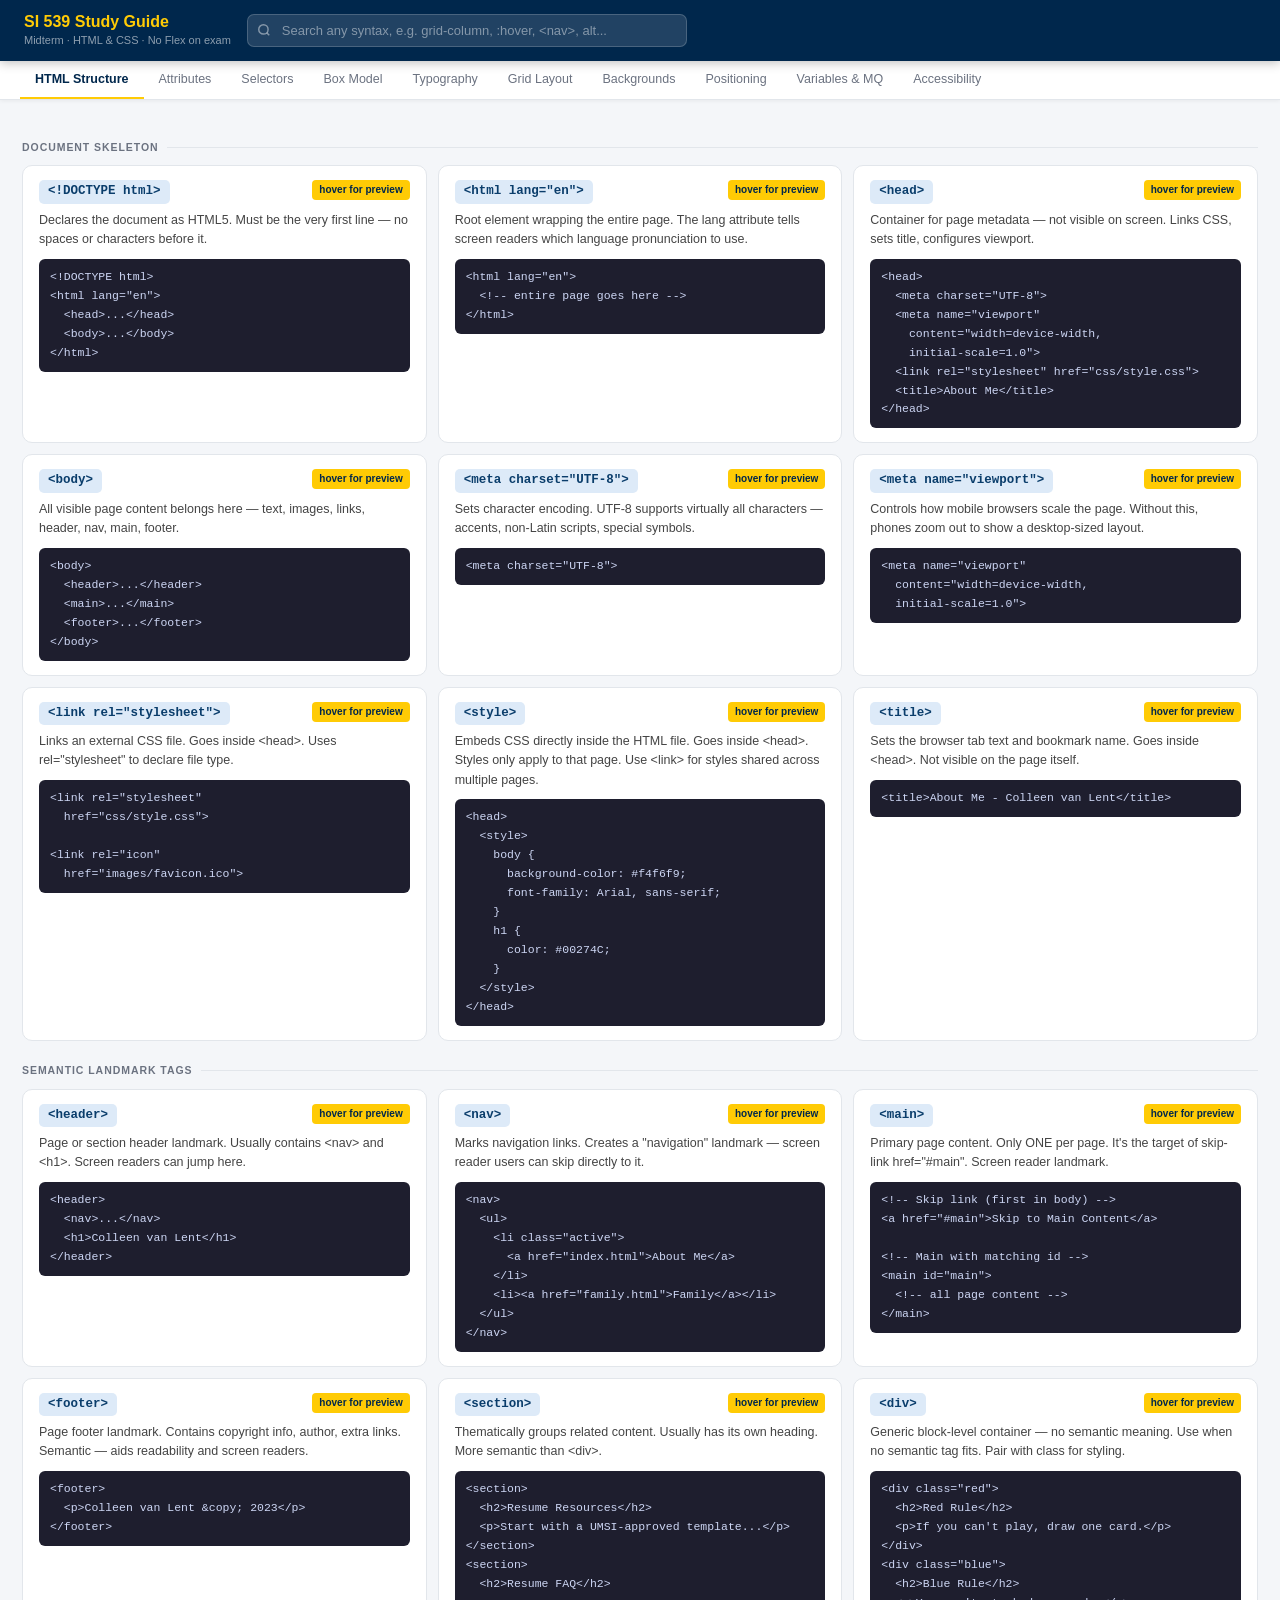
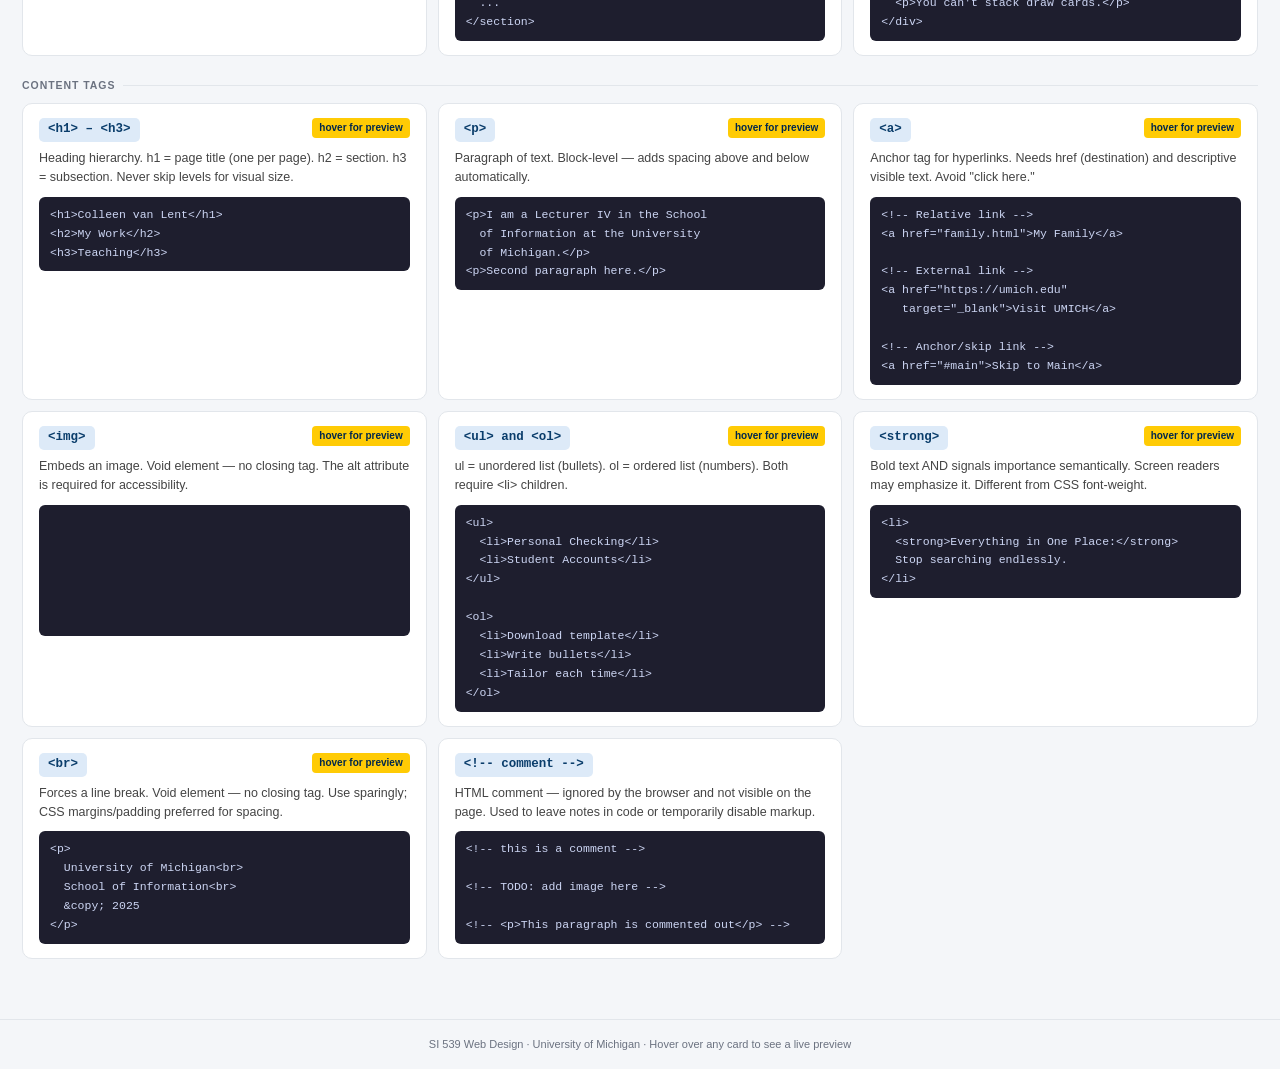
==== index.html @ 93ba34e3 "Add files via upload" ====
<!DOCTYPE html>
<html lang="en">
<head>
<meta charset="UTF-8">
<meta name="viewport" content="width=device-width, initial-scale=1.0">
<title>SI 539 Midterm Study Guide</title>
<link rel="stylesheet" href="styles.css">
</head>
<body>

<div class="topbar">
  <div class="topbar-title">
    <h1>SI 539 Study Guide</h1>
    <p>Midterm · HTML &amp; CSS · No Flex on exam</p>
  </div>
  <div class="search-wrap">
    <svg width="14" height="14" viewBox="0 0 24 24" fill="none" stroke="currentColor" stroke-width="2.5"><circle cx="11" cy="11" r="8"/><path d="m21 21-4.35-4.35"/></svg>
    <input type="text" id="search" placeholder="Search any syntax, e.g. grid-column, :hover, &lt;nav&gt;, alt..." autocomplete="off" spellcheck="false" />
  </div>
  <div class="match-pill" id="matchPill"></div>
</div>

<div class="tabs-bar" id="tabsBar"></div>
<div class="content" id="content"></div>

<div class="page-footer">
  SI 539 Web Design · University of Michigan · Hover over any card to see a live preview
</div>

<div class="preview-popup" id="previewPopup">
  <div class="preview-header" id="previewTitle">▶ preview</div>
  <iframe class="preview-frame" id="previewFrame" sandbox="allow-scripts"></iframe>
</div>

<script>
// ── BASE PREVIEW WRAPPER ─────────────────────────────────────────────────────
const W = c => `<!DOCTYPE html><html><head><meta charset="UTF-8"><base href="${location.href.replace(/\/[^\/]*$/, '/')}"><style>
*{box-sizing:border-box;margin:0;padding:0}
body{font-family:Arial,sans-serif;font-size:14px;line-height:1.6;padding:14px;background:#fff;color:#222}
h1{font-size:26px;font-weight:bold;margin-bottom:6px;color:#00274C}
h2{font-size:20px;font-weight:bold;margin-bottom:5px;color:#00274C}
h3{font-size:16px;font-weight:bold;margin-bottom:4px;color:#00274C}
p{margin-bottom:7px}
a{color:#0066cc;text-decoration:underline}
ul,ol{padding-left:20px;margin-bottom:8px}
li{margin-bottom:3px}
strong{font-weight:bold}
img{max-width:100%;display:block;margin-bottom:6px}
nav ul{list-style:none;padding:0;display:flex;gap:10px}
nav a{text-decoration:none;color:#00274C;font-weight:600;padding:4px 8px}
nav{background:#f0f0f0;padding:8px;border-radius:3px}
header{background:#00274C;color:#FFCB05;padding:10px 14px;border-radius:3px;margin-bottom:8px}
footer{background:#222;color:#fff;padding:8px 12px;border-radius:3px;margin-top:8px;font-size:12px}
main{padding:6px}
section{border:1px dashed #bbb;padding:8px;margin-bottom:5px;border-radius:3px}
.note{background:#fff8e1;border-left:3px solid #FFCB05;padding:8px;border-radius:0 4px 4px 0;font-size:13px}
.good{background:#e8f5e9;border-left:3px solid #4caf50;padding:8px;border-radius:0 4px 4px 0;font-size:13px}
.bad{background:#ffebee;border-left:3px solid #f44336;padding:8px;border-radius:0 4px 4px 0;font-size:13px}
</style></head><body>${c}</body></html>`;

// ── DATA ─────────────────────────────────────────────────────────────────────
const TABS = [
  // ── 1. HTML STRUCTURE ────────────────────────────────────────────────────
  { id:'html-struct', label:'HTML Structure', groups:[
    { title:'Document skeleton', items:[
      { label:'<!DOCTYPE html>',
        def:'Declares the document as HTML5. Must be the very first line — no spaces or characters before it.',
        code:'<!DOCTYPE html>\n<html lang="en">\n  <head>...</head>\n  <body>...</body>\n</html>',
        preview:W('<div class="good">✓ Browser renders in HTML5 standards mode</div><p style="margin-top:8px;font-size:13px;color:#555">Without DOCTYPE, browsers enter "quirks mode" — CSS behaves unpredictably.</p>')
      },
      { label:'<html lang="en">',
        def:'Root element wrapping the entire page. The lang attribute tells screen readers which language pronunciation to use.',
        code:'<html lang="en">\n  <!-- entire page goes here -->\n</html>',
        preview:W('<p><strong>lang="en"</strong> → English pronunciation</p><ul style="margin-top:8px"><li>lang="zh" → Chinese</li><li>lang="es" → Spanish</li><li>lang="fr" → French</li></ul><p style="margin-top:8px;color:#555;font-size:12px">Required for correct screen reader behavior.</p>')
      },
      { label:'<head>',
        def:'Container for page metadata — not visible on screen. Links CSS, sets title, configures viewport.',
        code:'<head>\n  <meta charset="UTF-8">\n  <meta name="viewport"\n    content="width=device-width,\n    initial-scale=1.0">\n  <link rel="stylesheet" href="css/style.css">\n  <title>About Me</title>\n</head>',
        preview:W('<p><strong>Inside &lt;head&gt; (invisible to users):</strong></p><ul style="margin-top:8px"><li>charset → text encoding</li><li>viewport → mobile scaling</li><li>link → CSS file</li><li>title → browser tab text</li></ul>')
      },
      { label:'<body>',
        def:'All visible page content belongs here — text, images, links, header, nav, main, footer.',
        code:'<body>\n  <header>...</header>\n  <main>...</main>\n  <footer>...</footer>\n</body>',
        preview:W('<header>Header (inside body)</header><main><p>Main content (inside body)</p></main><footer>Footer (inside body)</footer>')
      },
      { label:'<meta charset="UTF-8">',
        def:'Sets character encoding. UTF-8 supports virtually all characters — accents, non-Latin scripts, special symbols.',
        code:'<meta charset="UTF-8">',
        preview:W('<p>With UTF-8 encoding you can use:</p><ul style="margin-top:8px"><li>Café, résumé (accented)</li><li>© ← → ✓ ✗</li><li>中文字符</li><li>&amp;copy; = © &amp;amp; = &amp;</li></ul>')
      },
      { label:'<meta name="viewport">',
        def:'Controls how mobile browsers scale the page. Without this, phones zoom out to show a desktop-sized layout.',
        code:'<meta name="viewport"\n  content="width=device-width,\n  initial-scale=1.0">',
        preview:W('<div class="good"><strong>width=device-width</strong><br>Page width = screen width (not 980px default)</div><div class="good" style="margin-top:6px"><strong>initial-scale=1.0</strong><br>No zoom — 1:1 pixel ratio</div><p style="margin-top:8px;font-size:12px;color:#777">Required for all responsive/mobile-first designs.</p>')
      },
      { label:'<link rel="stylesheet">',
        def:'Links an external CSS file. Goes inside <head>. Uses rel="stylesheet" to declare file type.',
        code:'<link rel="stylesheet"\n  href="css/style.css">\n\n<link rel="icon"\n  href="images/favicon.ico">',
        preview:W('<p>Without linked CSS:</p><p>Plain unstyled text.</p><p style="margin-top:8px;color:#0066cc;font-size:18px;font-weight:bold">With linked CSS this could be styled any way!</p><p style="font-size:12px;color:#555;margin-top:8px">One CSS file can style every page on the site.</p>')
      },
      { label:'<style>',
        def:'Embeds CSS directly inside the HTML file. Goes inside <head>. Styles only apply to that page. Use <link> for styles shared across multiple pages.',
        code:'<head>\n  <style>\n    body {\n      background-color: #f4f6f9;\n      font-family: Arial, sans-serif;\n    }\n    h1 {\n      color: #00274C;\n    }\n  </style>\n</head>',
        preview:W('<style>#style-demo h1{color:#00274C}#style-demo p{background:#f4f6f9;padding:8px;border-radius:4px;font-family:Arial,sans-serif}</style><div id="style-demo"><h1>Styled with &lt;style&gt;</h1><p>This paragraph is styled via an embedded &lt;style&gt; block in the &lt;head&gt;.</p></div><div class="note" style="margin-top:10px"><strong>&lt;link&gt;</strong> = external CSS (shared across pages)<br><strong>&lt;style&gt;</strong> = inline CSS (this page only)</div>')
      },
      { label:'<title>',
        def:'Sets the browser tab text and bookmark name. Goes inside <head>. Not visible on the page itself.',
        code:'<title>About Me - Colleen van Lent</title>',
        preview:W('<div class="note">Browser tab shows: <strong>About Me - Colleen van Lent</strong></div><p style="margin-top:8px;font-size:13px;color:#555">Used by: browser tabs, bookmarks, search engine results, screen readers.</p>')
      }
    ]},
    { title:'Semantic landmark tags', items:[
      { label:'<header>',
        def:'Page or section header landmark. Usually contains <nav> and <h1>. Screen readers can jump here.',
        code:'<header>\n  <nav>...</nav>\n  <h1>Colleen van Lent</h1>\n</header>',
        preview:W('<header><h1 style="color:#FFCB05">Colleen van Lent</h1><nav><ul><li><a href="#" style="color:#FFCB05;text-decoration:none">Home</a></li><li><a href="#" style="color:rgba(255,255,255,0.7);text-decoration:none">Family</a></li><li><a href="#" style="color:rgba(255,255,255,0.7);text-decoration:none">Random</a></li></ul></nav></header>')
      },
      { label:'<nav>',
        def:'Marks navigation links. Creates a "navigation" landmark — screen reader users can skip directly to it.',
        code:'<nav>\n  <ul>\n    <li class="active">\n      <a href="index.html">About Me</a>\n    </li>\n    <li><a href="family.html">Family</a></li>\n  </ul>\n</nav>',
        preview:W('<nav><ul style="list-style:none;padding:0;display:flex;gap:8px;background:#00274C;padding:10px;border-radius:4px"><li style="background:#FFCB05;padding:4px 10px;border-radius:3px"><a href="#" style="color:#00274C;font-weight:bold;text-decoration:none">About Me</a></li><li><a href="#" style="color:rgba(255,255,255,0.8);text-decoration:none;padding:4px 10px">Family</a></li><li><a href="#" style="color:rgba(255,255,255,0.8);text-decoration:none;padding:4px 10px">Random</a></li></ul></nav>')
      },
      { label:'<main>',
        def:'Primary page content. Only ONE per page. It\'s the target of skip-link href="#main". Screen reader landmark.',
        code:'<!-- Skip link (first in body) -->\n<a href="#main">Skip to Main Content</a>\n\n<!-- Main with matching id -->\n<main id="main">\n  <!-- all page content -->\n</main>',
        preview:W('<a href="#main-demo" style="background:#FFCB05;color:#00274C;padding:5px 10px;text-decoration:none;font-weight:bold;border-radius:3px">Skip to Main Content</a><main id="main-demo" style="border:2px solid #00274C;padding:10px;margin-top:10px;border-radius:4px"><p>✓ This is the &lt;main&gt; landmark — skip link target</p></main>')
      },
      { label:'<footer>',
        def:'Page footer landmark. Contains copyright info, author, extra links. Semantic — aids readability and screen readers.',
        code:'<footer>\n  <p>Colleen van Lent &copy; 2023</p>\n</footer>',
        preview:W('<footer><p>Colleen van Lent © 2023</p></footer>')
      },
      { label:'<section>',
        def:'Thematically groups related content. Usually has its own heading. More semantic than <div>.',
        code:'<section>\n  <h2>Resume Resources</h2>\n  <p>Start with a UMSI-approved template...</p>\n</section>\n<section>\n  <h2>Resume FAQ</h2>\n  ...\n</section>',
        preview:W('<section><h2>Resume Resources</h2><p>Start with a UMSI-approved template.</p></section><section style="margin-top:6px"><h2>Resume FAQ</h2><p>How long should my resume be? One page for most students.</p></section>')
      },
      { label:'<div>',
        def:'Generic block-level container — no semantic meaning. Use when no semantic tag fits. Pair with class for styling.',
        code:'<div class="red">\n  <h2>Red Rule</h2>\n  <p>If you can\'t play, draw one card.</p>\n</div>\n<div class="blue">\n  <h2>Blue Rule</h2>\n  <p>You can\'t stack draw cards.</p>\n</div>',
        preview:W('<div style="background:#FF0000;color:white;padding:12px;margin-bottom:6px;border-radius:4px"><h2 style="color:#c4c4c4">Red Rule</h2><p style="color:#c4c4c4">Draw one card if you can\'t play.</p></div><div style="background:#0000FF;color:white;padding:12px;border-radius:4px"><h2 style="color:#c4c4c4">Blue Rule</h2><p style="color:#c4c4c4">You can\'t stack draw cards.</p></div>')
      }
    ]},
    { title:'Content tags', items:[
      { label:'<h1> – <h3>',
        def:'Heading hierarchy. h1 = page title (one per page). h2 = section. h3 = subsection. Never skip levels for visual size.',
        code:'<h1>Colleen van Lent</h1>\n<h2>My Work</h2>\n<h3>Teaching</h3>',
        preview:W('<h1>h1 — Page Title (one per page)</h1><h2>h2 — Section Heading</h2><h3>h3 — Subsection</h3><p style="color:#555;font-size:12px;margin-top:8px">Never skip levels (h1 → h3) just for visual size. Use CSS for sizing.</p>')
      },
      { label:'<p>',
        def:'Paragraph of text. Block-level — adds spacing above and below automatically.',
        code:'<p>I am a Lecturer IV in the School\n  of Information at the University\n  of Michigan.</p>\n<p>Second paragraph here.</p>',
        preview:W('<p>I am a Lecturer IV in the School of Information at the University of Michigan. I focus on web design courses.</p><p>I received my BS from Kent State University Honors College in Computer Science.</p>')
      },
      { label:'<a>',
        def:'Anchor tag for hyperlinks. Needs href (destination) and descriptive visible text. Avoid "click here."',
        code:'<!-- Relative link -->\n<a href="family.html">My Family</a>\n\n<!-- External link -->\n<a href="https://umich.edu"\n   target="_blank">Visit UMICH</a>\n\n<!-- Anchor/skip link -->\n<a href="#main">Skip to Main</a>',
        preview:W('<p><a href="#">My Family (relative)</a></p><p style="margin-top:8px"><a href="https://umich.edu" target="_blank">Visit UMICH ↗ (external, new tab)</a></p><p style="margin-top:8px"><a href="#main">Skip to Main Content (anchor)</a></p>')
      },
      { label:'<img>',
        def:'Embeds an image. Void element — no closing tag. The alt attribute is required for accessibility.',
        code:'<img src="images/rushmore.jpg"\n     width="250"\n     alt="The Rushmore Mountain with 4 president face carvesd in the rock">\n\n<!-- Decorative image with empty alt -->\n<img src="images/divider.png" alt="">',
        preview:W('<img src="images/rushmore.jpg" alt="The Rushmore Mountain with 4 president face carvesd in the rock" style="border:3px dashed #ccc;border-radius:4px"><p style="font-size:12px;color:#555;margin-top:5px">alt describes the image for screen readers and shows if image fails.</p>')
      },
      { label:'<ul> and <ol>',
        def:'ul = unordered list (bullets). ol = ordered list (numbers). Both require <li> children.',
        code:'<ul>\n  <li>Personal Checking</li>\n  <li>Student Accounts</li>\n</ul>\n\n<ol>\n  <li>Download template</li>\n  <li>Write bullets</li>\n  <li>Tailor each time</li>\n</ol>',
        preview:W('<div style="display:grid;grid-template-columns:1fr 1fr;gap:12px"><div><strong>ul (bullets):</strong><ul><li>Personal Checking</li><li>Student Accounts</li><li>Business Solutions</li></ul></div><div><strong>ol (numbers):</strong><ol><li>Download template</li><li>Write bullets</li><li>Tailor each time</li></ol></div></div>')
      },
      { label:'<strong>',
        def:'Bold text AND signals importance semantically. Screen readers may emphasize it. Different from CSS font-weight.',
        code:'<li>\n  <strong>Everything in One Place:</strong>\n  Stop searching endlessly.\n</li>',
        preview:W('<ul><li><strong>Everything in One Place:</strong> Stop searching endlessly — find resources fast.</li><li><strong>Student-Focused:</strong> Browse by topic or question.</li><li>Regular text (no strong) for comparison.</li></ul>')
      },
      { label:'<br>',
        def:'Forces a line break. Void element — no closing tag. Use sparingly; CSS margins/padding preferred for spacing.',
        code:'<p>\n  University of Michigan<br>\n  School of Information<br>\n  &copy; 2025\n</p>',
        preview:W('<p>University of Michigan<br>School of Information<br>© 2025</p><p style="margin-top:10px;color:#555;font-size:12px">vs. without br:<br>"University of Michigan School of Information © 2025"</p>')
      },
      { label:'<!-- comment -->',
        def:'HTML comment — ignored by the browser and not visible on the page. Used to leave notes in code or temporarily disable markup.',
        code:'<!-- this is a comment -->\n\n<!-- TODO: add image here -->\n\n<!-- <p>This paragraph is commented out</p> -->'
      }
    ]}
  ]},

  // ── 2. ATTRIBUTES ─────────────────────────────────────────────────────────
  { id:'attributes', label:'Attributes', groups:[
    { title:'Link (href) attributes', items:[
      { label:'href="page.html"',
        def:'Relative link — navigates within the same site. Path relative to the current file.',
        code:'<a href="index.html">About Me</a>\n<a href="family.html">My Family</a>\n<a href="random.html">Random</a>',
        preview:W('<nav><ul style="list-style:none;padding:0"><li><a href="#">index.html → About Me</a></li><li><a href="#">family.html → My Family</a></li><li><a href="#">random.html → Random Stuff</a></li></ul></nav>')
      },
      { label:'href="https://..."',
        def:'Absolute link — full URL including protocol (https://). Required for external sites.',
        code:'<a href="https://www.si.umich.edu">UMSI</a>\n<a href="https://www.kent.edu">Kent State</a>',
        preview:W('<p><a href="https://www.si.umich.edu">https://www.si.umich.edu</a></p><p style="margin-top:8px"><a href="https://www.kent.edu">https://www.kent.edu</a></p><div class="note" style="margin-top:10px">Always include https:// for external links.</div>')
      },
      { label:'href="#id"',
        def:'Anchor link — jumps to element with matching id on the same page. Core of skip links and in-page nav.',
        code:'<!-- The link -->\n<a href="#main">Skip to Main</a>\n<a href="#accounts">Accounts</a>\n\n<!-- The targets -->\n<main id="main">...\n<div id="accounts">...',
        preview:W('<a href="#s2">Jump to Section 2 ↓</a><div style="height:50px;color:#999;font-size:12px;padding-top:6px">(content in between)</div><div id="s2" style="border:2px solid #00274C;padding:10px;border-radius:4px">✓ id="s2" — anchor target</div>')
      },
      { label:'target="_blank"',
        def:'Opens link in a new browser tab. Best practice: only use for external links.',
        code:'<a href="https://docs.google.com/..."\n   target="_blank">\n  UMSI Resume Guide\n</a>',
        preview:W('<a href="#" target="_blank">UMSI Resume Guide ↗ (new tab)</a><div class="note" style="margin-top:10px">All external resource links on your UMSI site use target="_blank" so users don\'t navigate away.</div>')
      }
    ]},
    { title:'Image attributes', items:[
      { label:'alt="description"',
        def:'Required on every <img>. Describes image for screen readers. Shows when image fails to load. Empty alt="" is OK for purely decorative images.',
        code:'<!-- Informative -->\n<img src="rushmore.jpg"\n  alt="Four presidents carved\n  into Mount Rushmore">\n\n<!-- Decorative (skip reading) -->\n<img src="divider.png" alt="">',
        preview:W('<img src="images/broken.jpg" alt="Four presidents carved into Mount Rushmore" style="border:2px dashed #ccc;padding:4px;border-radius:4px"><p style="font-size:12px;color:#555;margin-top:4px">↑ Image fails → alt text shown in its place</p><div class="note" style="margin-top:8px"><strong>Good:</strong> describes who/what/where<br><strong>Bad:</strong> "image.jpg" or "photo here"</div>')
      },
      { label:'src="images/..."',
        def:'Path to the image file. Can be relative (same site) or absolute (external URL). Path is relative to the HTML file.',
        code:'<!-- Same folder -->\n<img src="images/photo.jpg">\n\n<!-- Go up one level -->\n<img src="../images/photo.jpg">\n\n<!-- Absolute URL -->\n<img src="https://example.com/img.png">',
        preview:W('<div class="note"><strong>Path rules:</strong><br>./  = same folder<br>../  = one folder up<br>images/  = into images subfolder<br><br>CSS paths are relative to the .css file, not the HTML!</div>')
      }
    ]},
    { title:'Global attributes', items:[
      { label:'class="name"',
        def:'Assigns CSS class(es) to element. Classes are reusable — multiple elements can share the same class. Multiple classes separated by spaces.',
        code:'<!-- Single class -->\n<li class="active"><a href="#">Home</a></li>\n\n<!-- Multiple classes -->\n<div class="text-block accounts">\n\n<!-- Used in CSS -->\n.active { background: var(--um-maize); }',
        preview:W('<style>.active-demo a{background:#FFCB05;color:#00274C;padding:4px 10px;border-radius:3px;font-weight:bold;text-decoration:none}</style><ul style="list-style:none;padding:0;display:flex;gap:8px;background:#00274C;padding:10px;border-radius:4px"><li class="active-demo"><a href="#">Home</a></li><li><a href="#" style="color:white;text-decoration:none;padding:4px 10px">Family</a></li><li><a href="#" style="color:white;text-decoration:none;padding:4px 10px">Random</a></li></ul><p style="font-size:12px;color:#555;margin-top:8px">class="active" highlights the current page in nav.</p>')
      },
      { label:'id="name"',
        def:'Unique identifier — only ONE element per page can have a given id. Used for skip links, anchor nav, and JavaScript.',
        code:'<!-- Target element -->\n<main id="main">\n<div id="accounts">\n<section id="loans">\n\n<!-- Linking to it -->\n<a href="#accounts">Accounts</a>',
        preview:W('<div class="note"><strong>class</strong> — reusable, many elements can share it<br><strong>id</strong> — unique, only ONE per page<br><br>Both used for CSS targeting, but id has higher specificity (100pts vs 10pts).</div><a href="#demo" style="margin-top:8px;display:block">Jump to #demo ↓</a><div id="demo" style="margin-top:40px;border:2px solid #00274C;padding:8px;border-radius:4px">id="demo" target</div>')
      }
    ]},
    { title:'HTML entities', items:[
      { label:'&copy; &amp; &lt; &gt;',
        def:'Special characters that need encoding in HTML. &copy; = ©, &amp; = &, &lt; = <, &gt; = >, &nbsp; = non-breaking space.',
        code:'<footer>\n  <p>Colleen van Lent &copy; 2023</p>\n</footer>\n\n<!-- Show literal angle brackets -->\n<p>Use &lt;p&gt; for paragraphs</p>',
        preview:W('<footer><p>Colleen van Lent © 2023</p></footer><p style="margin-top:10px">Use &lt;p&gt; for paragraphs</p><div class="note" style="margin-top:8px">Without encoding, &lt;p&gt; would be parsed as an actual HTML tag!</div>')
      }
    ]}
  ]},

  // ── 3. CSS SELECTORS ──────────────────────────────────────────────────────
  { id:'css-sel', label:'Selectors', groups:[
    { title:'Basic selectors', items:[
      { label:'element { }',
        def:'Type selector — targets ALL instances of that HTML tag. Lowest specificity (1 point).',
        code:'h1 {\n  font-size: 42px;\n  text-align: center;\n}\n\np {\n  font-size: 24px;\n  padding: 10px 0 0 10px;\n}',
        preview:W('<h1>This h1 is 42px and centered</h1><p>This p has 24px font and padding.</p><p>This one too — element selectors target ALL instances.</p>')
      },
      { label:'.class { }',
        def:'Class selector — targets all elements with that class name. Reusable. 10 specificity points.',
        code:'.active {\n  background-color: var(--um-maize);\n  color: var(--um-blue);\n}\n\n.red {\n  background-color: #FF0000;\n  text-align: right;\n  margin-left: 50px;\n}',
        preview:W('<style>.act{background:#FFCB05;color:#00274C;padding:4px 10px;border-radius:3px;font-weight:bold}.red-d{background:#FF0000;color:white;padding:12px;text-align:right;margin-left:40px;border-radius:3px;margin-top:8px}</style><span class="act">.active class</span><div class="red-d"><p style="color:white">.red class div</p></div>')
      },
      { label:'#id { }',
        def:'ID selector — targets the one element with that exact id. High specificity (100 points). Use sparingly.',
        code:'#main {\n  max-width: 1200px;\n  margin: 0 auto;\n  padding: 20px;\n}',
        preview:W('<style>#dmain{max-width:400px;margin:0 auto;padding:14px;border:2px solid #00274C;border-radius:4px;background:#f9f9f9}</style><div id="dmain"><p>id="main" — max-width 400px, centered with margin: 0 auto.</p></div>')
      },
      { label:'* { }',
        def:'Universal selector — matches every element on the page. Used for box-sizing resets and global focus styles.',
        code:'* {\n  box-sizing: border-box;\n}\n\n*:focus {\n  border: 5px dashed green;\n}',
        preview:W('<style>*:focus{border:4px dashed green;outline:none}</style><p>Tab to interact with these elements to see *:focus:</p><input type="text" placeholder="Click/tab to focus" style="padding:6px;margin-top:8px;width:100%"><br><a href="#" style="display:inline-block;margin-top:8px">Or tab to this link</a>')
      }
    ]},
    { title:'Combinators', items:[
      { label:'ancestor descendant { }',
        def:'Descendant selector — targets elements nested ANYWHERE inside the ancestor, not just direct children.',
        code:'nav a {\n  color: white;\n  text-decoration: none;\n}\n\n.blue h2, .blue p {\n  color: #c4c4c4;\n}\n\nfooter p {\n  font-size: 20px;\n  text-align: right;\n}',
        preview:W('<style>nav a.ds{color:#FFCB05;text-decoration:none;font-weight:bold}.blue-ds h2,.blue-ds p{color:#c4c4c4}</style><nav style="background:#00274C;padding:8px;border-radius:3px"><ul style="list-style:none;padding:0;display:flex;gap:12px"><li><a href="#" class="ds">Home</a></li><li><a href="#" class="ds">About</a></li></ul></nav><div class="blue-ds" style="background:#0000FF;padding:12px;border-radius:3px;margin-top:6px"><h2>Blue heading</h2><p>Blue paragraph</p></div>')
      },
      { label:'parent > child { }',
        def:'Direct child combinator — only targets immediate children, not deeper descendants.',
        code:'.container > div:first-child {\n  background-image: url(header.jpg);\n  grid-column: 1 / -1;\n}',
        preview:W('<div class="note"><strong>.container &gt; div:first-child</strong><br><br>The &gt; means ONLY the direct first-child div gets the header image. Any deeper nested divs are unaffected.<br><br>Contrast with: .container div (all descendant divs)</div>')
      }
    ]},
    { title:'Grouped selectors', items:[
      { label:'selector, selector { }',
        def:'Comma groups — apply the same rules to multiple selectors. Keeps CSS DRY (Don\'t Repeat Yourself).',
        code:'.accounts,\n.security,\n.contact {\n  grid-column: 4 / 7;\n}\n\nnav a:hover,\nnav a:focus {\n  border: 2px dotted purple;\n}',
        preview:W('<style>.g-a,.g-b,.g-c{background:#e8f0fb;border-left:3px solid #00274C;padding:8px;border-radius:0 4px 4px 0;margin-bottom:4px;font-size:13px}</style><div class="g-a">.accounts — grid-column: 4/7</div><div class="g-b">.security — grid-column: 4/7</div><div class="g-c">.contact — grid-column: 4/7</div><p style="font-size:12px;color:#555;margin-top:6px">All three share the same rule via comma grouping.</p>')
      }
    ]},
    { title:'Pseudo-class selectors', items:[
      { label:':hover',
        def:'Applies styles when the user mouses over the element. Used for interactive feedback on links and nav.',
        code:'nav a:hover {\n  background-color: rgba(255,255,255,0.2);\n  transform: translateY(-2px);\n}\n\na:hover {\n  color: var(--um-arboretum-blue);\n}',
        preview:W('<style>a.hv:hover{color:#00B2A9;background:#f0f0f0;padding:2px 6px;border-radius:3px}a.hv2:hover{background:rgba(255,255,255,0.25);transform:translateY(-2px);display:inline-block;transition:all 0.2s}</style><p>Hover this: <a class="hv" href="#">Visit UMSI</a></p><nav style="background:#00274C;padding:10px;margin-top:8px;border-radius:3px"><a class="hv2" href="#" style="color:white;text-decoration:none;padding:6px 10px;display:inline-block">Hover nav link</a></nav>')
      },
      { label:':focus',
        def:'Applies when element is keyboard-focused (Tab key). Essential for keyboard accessibility. Always provide visible focus style.',
        code:'a:focus {\n  outline: 3px solid var(--um-maize);\n  outline-offset: 2px;\n}\n\nnav a:focus {\n  border: 2px dotted purple;\n}',
        preview:W('<style>a.fc:focus{outline:3px solid #FFCB05;outline-offset:2px;border-radius:2px}input.fc:focus{outline:3px solid #00274C;border-radius:3px}</style><p style="margin-bottom:8px">Tab through these elements:</p><a class="fc" href="#">Link 1</a> &nbsp; <a class="fc" href="#">Link 2</a><br><input class="fc" type="text" placeholder="Input field" style="margin-top:8px;padding:6px;width:100%;border:1px solid #ccc;border-radius:3px">')
      },
      { label:':focus-visible',
        def:'Modern approach — shows focus ring for keyboard nav but hides it for mouse clicks. More refined than :focus alone.',
        code:'*:focus-visible {\n  outline: 3px solid var(--um-maize);\n  outline-offset: 2px;\n}',
        preview:W('<style>*:focus-visible{outline:3px solid #FFCB05;outline-offset:2px;border-radius:2px}</style><p style="font-size:13px">:focus-visible behavior:<br>✓ Shows outline when <strong>tabbing</strong> (keyboard)<br>✗ Hides outline when <strong>clicking</strong> with mouse</p><a href="#">Tab to me to see the maize outline</a>')
      },
      { label:':first-child',
        def:'Targets an element only when it is the first child of its parent element.',
        code:'.container div:first-child {\n  background-image: url(header.jpg);\n  grid-column: 1 / -1;\n}\n\nmain ol li:last-child {\n  margin-bottom: 0;\n}',
        preview:W('<style>.fc-p div:first-child{background:#FFCB05;color:#00274C;font-weight:bold;border-left:4px solid #00274C}.fc-p div{padding:8px;border:1px solid #e0e0e0;margin-bottom:4px;border-radius:3px}</style><div class="fc-p"><div>First child ← :first-child rule applies here</div><div>Second child — no special rule</div><div>Third child — no special rule</div></div>')
      }
    ]},
    { title:'Specificity', items:[
      { label:'Specificity (0,0,0,0)',
        def:'When conflicting rules apply, the more specific selector wins: inline > #id > .class/:pseudo > element > *',
        code:'/* 0,0,0,1 — element *\np { color: gray; }\n\n/* 0,0,1,0 — class */\n.active { color: blue; }\n\n/* 0,1,0,0 — id */\n#main { color: green; }\n\n/* 1,0,0,0 — inline */\n<p style="color: red">',
        preview:W('<style>p.sp-p{color:gray}p.sp-p.active{color:blue}#sp-id p.sp-p.active{color:green}</style><div id="sp-id"><p class="sp-p active">Green wins — #id (0,1,0,0) beats .class (0,0,1,0) beats element (0,0,0,1)</p></div><p style="font-size:12px;color:#555;margin-top:8px">Shorthand: 0,0,0 for *; element=1; class=10; id=100; inline=1000</p>')
      }
    ]}
  ]},

  // ── 4. BOX MODEL ──────────────────────────────────────────────────────────
  { id:'css-box', label:'Box Model', groups:[
    { title:'Margin (outer spacing)', items:[
      { label:'margin shorthand',
        def:'4 values = Top Right Bottom Left (clockwise). 2 values = Top/Bottom Left/Right. 1 value = all sides.',
        code:'/* All sides */\nbody { margin: 20px; }\n\n/* T R B L clockwise */\nbody { margin: 20px 20px 0px 20px; }\n\n/* Center horizontally */\nmain { margin: 0 auto; }',
        preview:W('<div style="background:#FFCB05;margin:20px;padding:10px;border:2px solid #00274C;border-radius:3px;font-size:13px">margin: 20px (all sides)</div><div style="background:#00274C;color:white;width:60%;margin:0 auto;padding:8px;text-align:center;border-radius:3px;font-size:13px">margin: 0 auto (centered)</div>')
      },
      { label:'margin-left / margin-right',
        def:'Individual side margins. Used in UNO card HW to offset .red and .blue divs from different sides.',
        code:'.red {\n  margin-left: 50px;  /* indent from left */\n}\n\n.blue {\n  margin-right: 50px; /* indent from right */\n}',
        preview:W('<div style="background:#FF0000;color:white;margin-left:50px;padding:10px;margin-bottom:6px;border-radius:3px">.red — margin-left: 50px</div><div style="background:#0000FF;color:white;margin-right:50px;padding:10px;border-radius:3px">.blue — margin-right: 50px</div>')
      }
    ]},
    { title:'Padding (inner spacing)', items:[
      { label:'padding shorthand',
        def:'Space between content and border. Same 1/2/4 value syntax as margin. Does NOT collapse like margins.',
        code:'/* T R B L */\np { padding: 10px 0px 0px 10px; }\n\n/* All sides */\ndiv { padding: 20px; }\n\n.text-block { padding: 30px; }\n\nfooter p {\n  padding: 15px 15px 15px 0px;\n}',
        preview:W('<div style="background:#e8f0fb;border:2px solid #00274C;padding:20px;margin-bottom:6px;border-radius:3px">padding: 20px all sides</div><div style="background:#e8f0fb;border:2px solid #00274C;padding:10px 0 0 10px;border-radius:3px">padding: 10px 0 0 10px (top and left only)</div>')
      }
    ]},
    { title:'Border', items:[
      { label:'border shorthand',
        def:'Sets width, style, and color in one declaration. Styles: solid, dashed, dotted, double, none.',
        code:'/* width style color */\ndiv { border: 3px solid #FFFFFF; }\nimg { border: 10px dashed #FFFFFF; }\n.red { border: none; }\nnav a:hover {\n  border: 2px dotted purple;\n}',
        preview:W('<div style="border:3px solid #00274C;padding:8px;margin-bottom:6px;border-radius:3px">3px solid</div><div style="border:4px dashed #FF0000;padding:8px;margin-bottom:6px;border-radius:3px">4px dashed</div><div style="border:4px dotted purple;padding:8px;border-radius:3px">4px dotted</div>')
      },
      { label:'border-[side]',
        def:'Target individual sides only. border-top, border-right, border-bottom, border-left.',
        code:'.red {\n  border: none;\n  border-bottom: 2px solid #FFFFFF;\n  border-left: 5px solid #FFFFFF;\n}\n\n.blue {\n  border: none;\n  border-top: 2px solid #FFFFFF;\n  border-right: 5px solid #FFFFFF;\n}',
        preview:W('<div style="background:#FF0000;color:white;padding:12px;border:none;border-bottom:2px solid white;border-left:5px solid white;margin-bottom:8px;border-radius:0">.red — border-bottom + border-left</div><div style="background:#0000FF;color:white;padding:12px;border:none;border-top:2px solid white;border-right:5px solid white;border-radius:0">.blue — border-top + border-right</div>')
      },
      { label:'border-radius',
        def:'Rounds element corners. Larger value = more rounded. 9999px creates a pill/circle.',
        code:'.introduction {\n  border-radius: 15px;\n}\n\n.resume-card {\n  border-radius: 8px;\n}\n\n/* Pill */\n.badge { border-radius: 9999px; }',
        preview:W('<div style="background:#FFCB05;color:#00274C;padding:12px;border-radius:15px;margin-bottom:8px;font-weight:bold">border-radius: 15px (.introduction)</div><div style="background:#00274C;color:white;padding:12px;border-radius:8px;margin-bottom:8px">border-radius: 8px (cards)</div><span style="background:#e8f0fb;color:#00274C;padding:6px 16px;border-radius:9999px;font-size:13px;font-weight:600">Pill: border-radius: 9999px</span>')
      }
    ]},
    { title:'Sizing & overflow', items:[
      { label:'width / max-width / min-height',
        def:'width = fixed size. max-width = ceiling (shrinks on small screens). min-height = floor (can still grow).',
        code:'/* Fixed */\nimg { width: 250px; }\n\n/* Responsive cap */\nimg { max-width: 100%; height: auto; }\nmain { max-width: 1200px; margin: 0 auto; }\n\n/* Can grow but not shrink below */\ndiv { min-height: 125px; }',
        preview:W('<img src="images/rushmore.jpg" style="max-width:100%;border:2px solid #ccc;border-radius:3px"><p style="font-size:12px;color:#555;margin-top:4px">max-width: 100% — shrinks to fit, never overflows</p><div style="background:#e8f0fb;max-width:280px;margin:8px auto 0;padding:8px;text-align:center;border-radius:3px;font-size:13px">max-width:280px + margin:0 auto</div>')
      },
      { label:'overflow: hidden / auto',
        def:'hidden = clips content exceeding box. auto = adds scrollbar only when content overflows.',
        code:'.accounts-image {\n  max-height: 675px;\n  overflow: hidden; /* clips image */\n}\n\n.text-block {\n  max-height: 235px;\n  overflow: auto;  /* scrollbar if needed */\n}',
        preview:W('<div style="max-height:70px;overflow:hidden;border:2px solid #f44336;padding:8px;border-radius:4px;background:#ffebee;margin-bottom:6px"><p>overflow: hidden — clips below 70px.</p><p>This text is cut off!</p><p>And this too!</p></div><div style="max-height:70px;overflow:auto;border:2px solid #4caf50;padding:8px;border-radius:4px;background:#e8f5e9"><p>overflow: auto — scroll appears.</p><p>Scroll down to see more.</p><p>More text here!</p></div>')
      },
      { label:'overflow',
        def:'Controls what happens when content is too large for its box. Values: visible (default, spills out), hidden (clips), scroll (always shows scrollbar), auto (scrollbar only when needed).',
        code:'/* Default — content spills outside box */\n.box { overflow: visible; }\n\n/* Clip — content beyond box is invisible */\n.box { overflow: hidden; }\n\n/* Always show scrollbar */\n.box { overflow: scroll; }\n\n/* Scrollbar only when content overflows */\n.box { overflow: auto; }\n\n/* Control axes independently */\n.box { overflow-x: hidden; overflow-y: auto; }',
        preview:W('<style>.ob{width:120px;height:60px;border:2px solid #00274C;padding:6px;font-size:11px;border-radius:4px;margin-bottom:6px;float:left;margin-right:8px}.ob p{margin:0;white-space:nowrap}</style><div class="ob" style="overflow:visible;background:#fff8e1"><strong>visible</strong><p>Content spills out of this box freely</p></div><div class="ob" style="overflow:hidden;background:#ffebee"><strong>hidden</strong><p>Content is clipped at the box edge</p></div><div style="clear:both;height:4px"></div><div class="ob" style="overflow:scroll;background:#e8f5e9"><strong>scroll</strong><p>Always has a scrollbar even if not needed</p></div><div class="ob" style="overflow:auto;background:#e8edf4"><strong>auto</strong><p>Scrollbar only appears when content overflows</p></div><div style="clear:both"></div>')
      },
      { label:'display: block',
        def:'Block element takes full available width. Used on img with margin: auto to center it on the page.',
        code:'img {\n  display: block;\n  margin: auto; /* centers it */\n  width: 250px;\n  border: 10px dashed #FFFFFF;\n}',
        preview:W('<img src="images/rushmore.jpg" style="display:block;margin:auto;border:3px dashed #aaa;border-radius:3px;width:150px"><p style="text-align:center;font-size:12px;color:#555;margin-top:5px">display:block + margin:auto = centered</p>')
      },
      { label:'box-shadow',
        def:'Adds shadow behind an element. Format: x-offset y-offset blur-radius color.',
        code:'main img {\n  box-shadow: 0 2px 8px\n    rgba(0, 0, 0, 0.1);\n}\n\n/* Focus ring */\ninput:focus {\n  box-shadow: 0 0 0 3px var(--um-maize);\n}',
        preview:W('<img src="images/rushmore.jpg" style="display:block;margin:auto;width:200px;box-shadow:0 4px 16px rgba(0,0,0,0.2);border-radius:6px"><p style="text-align:center;font-size:12px;color:#555;margin-top:6px">0 4px 16px rgba(0,0,0,0.2)</p>')
      }
    ]}
  ]},

  // ── 5. TYPOGRAPHY ─────────────────────────────────────────────────────────
  { id:'css-type', label:'Typography', groups:[
    { title:'Font properties', items:[
      { label:'font-family',
        def:'Sets the font. Provide a stack of fallbacks. Always end with a generic family (serif, sans-serif, monospace).',
        code:'/* HW1 */\nbody {\n  font-family: Arial, Verdana;\n}\n\n/* UMSI site */\nbody {\n  font-family: \'Open Sans\',\n    \'Helvetica Neue\',\n    Arial, sans-serif;\n}',
        preview:W('<p style="font-family:Arial,Verdana">Arial, Verdana — clean sans-serif</p><p style="font-family:Georgia,serif;margin-top:8px">Georgia, serif — classic editorial look</p><p style="font-family:\'Courier New\',monospace;margin-top:8px">Courier New, monospace — code-like</p>')
      },
      { label:'font-size: px and rem',
        def:'px = fixed size. rem = relative to root (16px default = 1rem). rem scales better for accessibility.',
        code:'/* Fixed px */\nh1 { font-size: 42px; }\np  { font-size: 24px; }\n\n/* Relative rem */\nh1 { font-size: 2rem; }   /* 32px */\nh2 { font-size: 1.5rem; } /* 24px */\np  { font-size: 1rem; }   /* 16px */\nsmall { font-size: 0.9rem; }',
        preview:W('<h1 style="font-size:2rem;margin-bottom:4px">h1: 2rem = 32px</h1><h2 style="font-size:1.5rem;margin-bottom:4px">h2: 1.5rem = 24px</h2><h3 style="font-size:1.25rem;margin-bottom:4px">h3: 1.25rem = 20px</h3><p style="font-size:1rem">p: 1rem = 16px (base)</p><p style="font-size:0.875rem;color:#555">0.875rem = 14px</p>')
      },
      { label:'font-weight',
        def:'Controls boldness. Numeric: 400=normal, 600=semi-bold, 700=bold. "bold" keyword = 700.',
        code:'h1 { font-weight: 700; }\nh2 { font-weight: 600; }\nnav a { font-weight: 500; }\nbody { font-weight: 400; } /* normal */\n\n/* Keyword */\nnav a { font-weight: bold; }',
        preview:W('<p style="font-weight:400;margin-bottom:5px">400 — normal body text</p><p style="font-weight:500;margin-bottom:5px">500 — medium (nav links)</p><p style="font-weight:600;margin-bottom:5px">600 — semi-bold (h2, h3)</p><p style="font-weight:700">700 — bold (h1, strong, active nav)</p>')
      }
    ]},
    { title:'Text properties', items:[
      { label:'text-align',
        def:'Horizontal text alignment. Values: left (default), center, right. Applies to block-level elements.',
        code:'h1 { text-align: center; }\n.red { text-align: right; }\n.blue { text-align: left; }\nfooter p { text-align: right; }',
        preview:W('<p style="text-align:left;border:1px dashed #ccc;padding:4px;margin-bottom:4px;border-radius:3px">text-align: left (default)</p><p style="text-align:center;border:1px dashed #ccc;padding:4px;margin-bottom:4px;border-radius:3px">text-align: center</p><p style="text-align:right;border:1px dashed #ccc;padding:4px;border-radius:3px">text-align: right</p>')
      },
      { label:'text-decoration',
        def:'Adds or removes text decoration. Most commonly used to remove the default underline from links.',
        code:'/* Remove underline from nav links */\nnav a {\n  text-decoration: none;\n}\n\n/* Restore underline for body links */\nmain a {\n  text-decoration: underline;\n}',
        preview:W('<a href="#" style="text-decoration:none;color:#00274C;display:block;margin-bottom:8px">text-decoration: none (no underline)</a><a href="#" style="text-decoration:underline;color:#00274C;display:block;margin-bottom:8px">text-decoration: underline (default link)</a><a href="#" style="text-decoration:line-through;color:#999;display:block">text-decoration: line-through</a>')
      },
      { label:'line-height',
        def:'Controls vertical spacing between lines of text. Unitless number = multiplier of font-size. 1.5–1.7 is comfortable.',
        code:'.introduction {\n  line-height: 2; /* double-spaced */\n}\n\nbody {\n  line-height: 1.6;\n}\n\nh1 {\n  line-height: 1.2;\n}',
        preview:W('<div style="border:1px solid #e0e0e0;padding:8px;margin-bottom:5px;border-radius:3px"><p style="line-height:1;font-size:13px">line-height: 1.0 — tight. This text shows how lines stack very close together with no extra space between them.</p></div><div style="border:1px solid #e0e0e0;padding:8px;margin-bottom:5px;border-radius:3px"><p style="line-height:1.6;font-size:13px">line-height: 1.6 — comfortable. This text shows how lines have pleasant breathing room, ideal for body text.</p></div><div style="border:1px solid #e0e0e0;padding:8px;border-radius:3px"><p style="line-height:2;font-size:13px">line-height: 2.0 — double-spaced. Wide gaps between lines, used for .introduction class.</p></div>')
      },
      { label:'letter-spacing',
        def:'Spacing between characters (tracking). em unit is relative to current font-size.',
        code:'.section-label {\n  letter-spacing: 0.09em;\n  text-transform: uppercase;\n  font-size: 10.5px;\n}',
        preview:W('<p style="letter-spacing:0;margin-bottom:8px">letter-spacing: 0 (normal)</p><p style="letter-spacing:0.05em;margin-bottom:8px;text-transform:uppercase;font-size:12px">letter-spacing: 0.05em uppercase</p><p style="letter-spacing:0.15em;margin-bottom:8px;text-transform:uppercase;font-size:11px;color:#555;font-weight:700">letter-spacing: 0.15em section label</p>')
      },
      { label:'color',
        def:'Sets text color. Accepts hex (#RRGGBB), rgba(r,g,b,a) for transparency, or CSS custom properties.',
        code:'/* Hex */\nbody { color: #FFFFFF; }\nh2 { color: #0D0D0D; }\n\n/* CSS variable */\nh1 { color: var(--um-blue); }\n\n/* Semi-transparent */\n.blue p { color: rgba(196,196,196,1); }',
        preview:W('<p style="color:#00274C;font-weight:bold;margin-bottom:6px">color: #00274C (UM Blue)</p><p style="color:#9A3324;font-weight:bold;margin-bottom:6px">color: #9A3324 (UM Tappan Red)</p><p style="color:rgba(0,0,0,0.5);margin-bottom:6px">color: rgba(0,0,0,0.5) — 50% opacity</p><p style="color:#00B2A9">color: #00B2A9 (UM Arboretum Teal)</p>')
      }
    ]}
  ]},

  // ── 6. GRID LAYOUT ────────────────────────────────────────────────────────
  { id:'css-layout', label:'Grid Layout', groups:[
    { title:'Grid container', items:[
      { label:'display: grid',
        def:'Turns element into a CSS Grid container. Direct children automatically become grid items.',
        code:'.container {\n  display: grid;\n  grid-template-columns: 1fr 1fr 1fr 1fr 1fr;\n  gap: 13px;\n}',
        preview:W('<style>.gc{display:grid;grid-template-columns:1fr 1fr 1fr;gap:8px}.gc div{background:#00274C;color:#FFCB05;padding:10px;text-align:center;font-size:12px;border-radius:3px}</style><div class="gc"><div>1</div><div>2</div><div>3</div><div>4</div><div>5</div><div>6</div></div><p style="font-size:12px;color:#555;margin-top:8px">3-column grid with gap: 8px</p>')
      },
      { label:'grid-template-columns',
        def:'Defines the number and width of columns. fr = fraction of available space. repeat() is a shorthand.',
        code:'/* 5 equal columns */\ngrid-template-columns: 1fr 1fr 1fr 1fr 1fr;\n\n/* Same with repeat() */\ngrid-template-columns: repeat(5, 1fr);\n\n/* Desktop breakpoint */\ngrid-template-columns: repeat(7, 1fr);\n\n/* Mobile default */\ngrid-template-columns: 1fr;',
        preview:W('<style>.g5{display:grid;grid-template-columns:repeat(5,1fr);gap:3px;margin-bottom:8px}.g7{display:grid;grid-template-columns:repeat(7,1fr);gap:3px}.g5 div,.g7 div{background:#e8f0fb;padding:6px 0;text-align:center;font-size:10px;border-radius:2px;color:#00274C;font-weight:600}</style><p style="font-size:11px;font-weight:700;color:#555;margin-bottom:4px">5 COLUMNS (mobile):</p><div class="g5"><div>1</div><div>2</div><div>3</div><div>4</div><div>5</div></div><p style="font-size:11px;font-weight:700;color:#555;margin:6px 0 4px">7 COLUMNS (desktop ≥825px):</p><div class="g7"><div>1</div><div>2</div><div>3</div><div>4</div><div>5</div><div>6</div><div>7</div></div>')
      },
      { label:'gap',
        def:'Space between grid rows and columns. Can be set as one value (both) or row-gap / column-gap separately.',
        code:'.container { gap: 13px; }\n\n.cards-grid {\n  gap: var(--spacing-md); /* 1.5rem */\n}\n\n/* Separate row and column gap */\n.grid { row-gap: 12px; column-gap: 24px; }',
        preview:W('<style>.gg{display:grid;grid-template-columns:repeat(3,1fr);margin-bottom:8px}.gap-y{gap:16px}.gap-n{gap:0}.gg div{background:#00274C;color:white;padding:10px;text-align:center;font-size:12px}</style><p style="font-size:11px;font-weight:700;color:#555;margin-bottom:3px">gap: 16px</p><div class="gg gap-y"><div>A</div><div>B</div><div>C</div></div><p style="font-size:11px;font-weight:700;color:#555;margin:6px 0 3px">gap: 0</p><div class="gg gap-n"><div>A</div><div>B</div><div>C</div></div>')
      }
    ]},
    { title:'Grid item placement', items:[
      { label:'grid-column: 1 / -1',
        def:'Spans from column line 1 to the very last line (-1 = last line). Makes item fill the entire row.',
        code:'.overview {\n  grid-column: 1 / -1; /* full width */\n}\n\n.accounts-image {\n  grid-column: 1 / -1; /* full width */\n}',
        preview:W('<style>.gf{display:grid;grid-template-columns:repeat(5,1fr);gap:4px}.gf .full{grid-column:1/-1;background:#00274C;color:#FFCB05;padding:10px;text-align:center;border-radius:3px;font-size:13px}.gf .cell{background:#e8f0fb;padding:10px;text-align:center;font-size:11px;border-radius:3px;color:#00274C}</style><div class="gf"><div class="full">grid-column: 1 / -1 (spans all 5)</div><div class="cell">1</div><div class="cell">2</div><div class="cell">3</div><div class="cell">4</div><div class="cell">5</div></div>')
      },
      { label:'grid-column: start / span n',
        def:'Start at a column line, span n columns. "span 3" = occupy 3 columns from the start line.',
        code:'.accounts {\n  grid-column: 2 / span 3;\n  /* start at col line 2,\n     span 3 columns wide */\n  grid-row: 2;\n}',
        preview:W('<style>.gs{display:grid;grid-template-columns:repeat(5,1fr);gap:4px}.gs div{background:#e8f0fb;padding:8px;text-align:center;font-size:11px;border-radius:2px;color:#00274C}.gs .main{grid-column:2/span 3;background:#00274C;color:#FFCB05;font-size:12px}</style><div class="gs"><div>1</div><div class="main">2 / span 3 (cols 2–4)</div><div>5</div></div>')
      },
      { label:'grid-column: start / end',
        def:'Explicit start and end column lines. Line 1 is before col 1. Line n+1 is after the last column.',
        code:'.accounts {\n  grid-column: 4 / 7; /* lines 4 to 7 */\n}\n.accounts-image {\n  grid-column: 1 / 6;\n}\n.onlinebanking {\n  grid-column: 2 / 5;\n}',
        preview:W('<style>.se{display:grid;grid-template-columns:repeat(7,1fr);gap:3px;font-size:10px;margin-bottom:4px}.se div{background:#e8f0fb;padding:7px;text-align:center;border-radius:2px;color:#00274C}.se .a{grid-column:4/7;background:#00274C;color:#FFCB05}.se .b{grid-column:2/5;background:#9A3324;color:white}</style><p style="font-size:10px;color:#555;margin-bottom:3px">Row 1: accounts (4/7)</p><div class="se"><div>1</div><div>2</div><div>3</div><div class="a">4/7</div></div><p style="font-size:10px;color:#555;margin:3px 0">Row 2: onlinebanking (2/5)</p><div class="se"><div>1</div><div class="b">2/5</div><div>5</div><div>6</div><div>7</div></div>')
      },
      { label:'grid-row',
        def:'Places item in a specific row number. When an image and text share the same grid-row, they overlap — creating the bank.html layout.',
        code:'.accounts {\n  grid-column: 2 / span 3;\n  grid-row: 2;  /* text block */\n}\n\n.accounts-image {\n  grid-column: 1 / -1;\n  grid-row: 2;  /* same row = overlap! */\n}',
        preview:W('<style>.ovr{display:grid;grid-template-columns:repeat(5,1fr);gap:4px}.ovr .img{grid-column:1/-1;grid-row:1;background:linear-gradient(135deg,#00274C,#0055a4);padding:36px;border-radius:4px}.ovr .txt{grid-column:2/span 3;grid-row:1;background:rgba(255,255,255,0.9);padding:10px;border-radius:4px;font-size:12px;align-self:center;text-align:center;border:10px solid black;z-index:1}</style><div class="ovr"><div class="img"></div><div class="txt"><strong>Text overlays image!</strong><br>Same grid-row = overlap</div></div>')
      },
      { label:'align-self / justify-self',
        def:'Aligns a single grid item within its cell. align-self = vertical axis. justify-self = horizontal axis.',
        code:'.text-block {\n  align-self: center;    /* vertical */\n  justify-self: center;  /* horizontal */\n}',
        preview:W('<style>.aj{display:grid;grid-template-columns:1fr 1fr;grid-template-rows:100px;gap:8px}.aj div{background:#e8f0fb;padding:8px;font-size:12px;border:1px dashed #aaa;border-radius:3px;color:#00274C}.aj .ac{align-self:center}.aj .jc{justify-self:center;width:fit-content;align-self:start}</style><div class="aj"><div class="ac">align-self:<br>center<br>(vertical)</div><div class="jc">justify-self: center (horiz.)</div></div>')
      },
      { label:'align-content',
        def:'VERTICAL — aligns rows of grid (or flex) items along the vertical (cross) axis when there is extra space in the container. Only has effect when there are multiple rows. Values: start, end, center, space-between, space-around, space-evenly, stretch (default).',
        code:'.container {\n  display: grid;\n  grid-template-columns: repeat(3, 1fr);\n  height: 300px; /* extra vertical space needed */\n\n  align-content: start;         /* rows packed to top */\n  align-content: center;        /* rows centered */\n  align-content: end;           /* rows packed to bottom */\n  align-content: space-between; /* first/last row at edges */\n  align-content: space-around;  /* equal space around rows */\n  align-content: space-evenly;  /* equal space between rows */\n  align-content: stretch;       /* rows stretch to fill (default) */\n}',
        preview:W('<style>.ac-wrap{display:grid;grid-template-columns:1fr 1fr 1fr;gap:4px;height:130px;border:2px dashed #00274C;border-radius:4px;padding:4px}.ac-wrap div{background:#00274C;color:#FFCB05;text-align:center;font-size:11px;padding:4px;border-radius:2px}.ac-sb{align-content:space-between}.ac-c{align-content:center}.ac-sa{align-content:space-around}.ac-se{align-content:space-evenly}.ac-st{align-content:stretch}.label{font-size:11px;color:#555;margin:4px 0 2px}</style><p class="label">space-between:</p><div class="ac-wrap ac-sb"><div>1</div><div>2</div><div>3</div><div>4</div><div>5</div><div>6</div></div><p class="label">center:</p><div class="ac-wrap ac-c"><div>1</div><div>2</div><div>3</div><div>4</div><div>5</div><div>6</div></div><p class="label">space-around:</p><div class="ac-wrap ac-sa"><div>1</div><div>2</div><div>3</div><div>4</div><div>5</div><div>6</div></div><p class="label">space-evenly:</p><div class="ac-wrap ac-se"><div>1</div><div>2</div><div>3</div><div>4</div><div>5</div><div>6</div></div><p class="label">stretch:</p><div class="ac-wrap ac-st"><div>1</div><div>2</div><div>3</div><div>4</div><div>5</div><div>6</div></div>')
      },
      { label:'justify-content',
        def:'HORIZONTAL — aligns columns of grid (or flex) items along the horizontal (main) axis when there is extra space in the container. Values: start (default), end, center, space-between, space-around, space-evenly, stretch.',
        code:'.container {\n  display: grid;\n  grid-template-columns: repeat(3, 80px); /* fixed cols, extra space */\n\n  justify-content: start;         /* cols packed to left */\n  justify-content: center;        /* cols centered */\n  justify-content: end;           /* cols packed to right */\n  justify-content: space-between; /* first/last col at edges */\n  justify-content: space-around;  /* equal space around cols */\n  justify-content: space-evenly;  /* equal space between cols */\n}',
        preview:W('<style>.jc-wrap{display:grid;grid-template-columns:repeat(3,50px);gap:4px;border:2px dashed #00274C;border-radius:4px;padding:4px;margin-bottom:6px}.jc-wrap div{background:#00274C;color:#FFCB05;text-align:center;font-size:11px;padding:6px;border-radius:2px}.jc-sb{justify-content:space-between}.jc-c{justify-content:center}.label{font-size:11px;color:#555;margin-bottom:2px}</style><p class="label">space-between:</p><div class="jc-wrap jc-sb"><div>1</div><div>2</div><div>3</div></div><p class="label">center:</p><div class="jc-wrap jc-c"><div>1</div><div>2</div><div>3</div></div>')
      },
      { label:'align-items',
        def:'Aligns grid (or flex) items vertically within their individual row tracks. Unlike align-content (which moves whole rows), align-items controls each item inside its cell. Values: stretch (default), start, end, center, baseline.',
        code:'.container {\n  display: grid;\n  grid-template-columns: repeat(3, 1fr);\n  grid-template-rows: 100px; /* tall row to see effect */\n\n  align-items: stretch;  /* items fill row height (default) */\n  align-items: start;    /* items stick to top of cell */\n  align-items: end;      /* items stick to bottom of cell */\n  align-items: center;   /* items centered vertically */\n  align-items: baseline; /* items aligned by text baseline */\n}',
        preview:W('<style>.ai-wrap{display:grid;grid-template-columns:1fr 1fr 1fr;gap:4px;height:90px;border:2px dashed #00274C;border-radius:4px;padding:4px;margin-bottom:4px}.ai-wrap div{background:#00274C;color:#FFCB05;text-align:center;font-size:11px;padding:4px;border-radius:2px}.ai-s{align-items:start}.ai-c{align-items:center}.ai-e{align-items:end}.ai-st{align-items:stretch}.ai-bl{align-items:baseline}.label{font-size:11px;color:#555;margin:4px 0 2px}</style><p class="label">start:</p><div class="ai-wrap ai-s"><div>1</div><div>2</div><div>3</div></div><p class="label">center:</p><div class="ai-wrap ai-c"><div>1</div><div>2</div><div>3</div></div><p class="label">end:</p><div class="ai-wrap ai-e"><div>1</div><div>2</div><div>3</div></div><p class="label">stretch (default):</p><div class="ai-wrap ai-st"><div>1</div><div>2</div><div>3</div></div><p class="label">baseline:</p><div class="ai-wrap ai-bl"><div style="font-size:8px">small</div><div style="font-size:14px">big</div><div style="font-size:11px">mid</div></div>')
      },
      { label:'justify-items',
        def:'HORIZONTAL — aligns grid items horizontally within their individual column cells. Unlike justify-content (which moves whole columns), justify-items controls each item inside its cell. Values: stretch (default), start, end, center.',
        code:'.container {\n  display: grid;\n  grid-template-columns: repeat(3, 1fr);\n\n  justify-items: stretch; /* items fill cell width (default) */\n  justify-items: start;   /* items stick to left of cell */\n  justify-items: end;     /* items stick to right of cell */\n  justify-items: center;  /* items centered horizontally */\n}',
        preview:W('<style>.ji-wrap{display:grid;grid-template-columns:1fr 1fr 1fr;gap:4px;border:2px dashed #00274C;border-radius:4px;padding:4px;margin-bottom:4px}.ji-wrap div{background:#00274C;color:#FFCB05;text-align:center;font-size:11px;padding:4px;border-radius:2px}.ji-s{justify-items:start}.ji-c{justify-items:center}.ji-e{justify-items:end}.ji-st{justify-items:stretch}.label{font-size:11px;color:#555;margin:4px 0 2px}</style><p class="label">start:</p><div class="ji-wrap ji-s"><div>1</div><div>2</div><div>3</div></div><p class="label">center:</p><div class="ji-wrap ji-c"><div>1</div><div>2</div><div>3</div></div><p class="label">end:</p><div class="ji-wrap ji-e"><div>1</div><div>2</div><div>3</div></div><p class="label">stretch (default):</p><div class="ji-wrap ji-st"><div>1</div><div>2</div><div>3</div></div>')
      }
    ]}
  ]},

  // ── 7. BACKGROUNDS ────────────────────────────────────────────────────────
  { id:'css-bg', label:'Backgrounds', groups:[
    { title:'Background color', items:[
      { label:'background-color: #hex',
        def:'Solid background color using hex values. #RRGGBB — each pair is 00–FF (0–255).',
        code:'body  { background-color: #000000; }\n.red  { background-color: #FF0000; }\n.blue { background-color: #0000FF; }\n.yellow { background-color: #FFFF00; }\n.green  { background-color: #008500; }',
        preview:W('<div style="background:#FF0000;padding:8px;color:white;margin-bottom:4px;border-radius:3px">#FF0000 — red</div><div style="background:#0000FF;padding:8px;color:white;margin-bottom:4px;border-radius:3px">#0000FF — blue</div><div style="background:#FFFF00;padding:8px;color:#333;margin-bottom:4px;border-radius:3px">#FFFF00 — yellow</div><div style="background:#008500;padding:8px;color:white;border-radius:3px">#008500 — green</div>')
      },
      { label:'background-color: rgba()',
        def:'Semi-transparent background. rgba(red, green, blue, alpha). Alpha: 0 = transparent, 1 = opaque.',
        code:'.text-block {\n  background-color: rgba(255, 255, 255, .8);\n  /* white at 80% opacity */\n}',
        preview:W('<div style="background:linear-gradient(135deg,#00274C,#0066cc);padding:24px;border-radius:6px"><div style="background:rgba(255,255,255,0.8);padding:12px;border-radius:4px"><p style="font-size:13px;color:#222"><strong>rgba(255,255,255,0.8)</strong><br>White at 80% opacity — background image shows through subtly.</p></div></div>')
      }
    ]},
    { title:'Linear gradient', items:[
      { label:'linear-gradient()',
        def:'Smooth transition between colors. Specify direction and color stops. Can have stops at specific percentages.',
        code:'footer {\n  background: linear-gradient(\n    to right,\n    #000000,\n    #0000FF 25%,\n    #0066FF 70%,\n    #000000\n  );\n}',
        preview:W('<div style="background:linear-gradient(to right,#000000,#0000FF 25%,#0066FF 70%,#000000);padding:16px;border-radius:4px;color:white;text-align:center;margin-bottom:8px">black → blue → lighter blue → black</div><footer style="background:linear-gradient(to right,#000000,#0000FF 25%,#0066FF 70%,#000000);border:5px solid white"><p>Colleen van Lent © 2023</p></footer>')
      }
    ]},
    { title:'Background image (parallax)', items:[
      { label:'background-image: url()',
        def:'Sets a CSS background image. Path is relative to the CSS file location, NOT the HTML file.',
        code:'.overview {\n  background-image:\n    url(\'../images/header.jpg\');\n}',
        preview:W('<div style="background-image:url(\'images/header.jpg\');height:100px;display:flex;align-items:center;justify-content:center;border-radius:4px"><span style="background:rgba(0,0,0,0.6);color:white;padding:6px 12px;border-radius:3px;font-size:13px">background-image applied</span></div><div class="note" style="margin-top:8px">Path is from CSS file: url(\'../images/\') goes up one folder.</div>')
      },
      { label:'background-size: cover',
        def:'Scales image to fill the entire element. Maintains aspect ratio — may crop edges. Most common value for hero images.',
        code:'.overview {\n  background-size: cover;\n  /* fills div, may crop */\n}',
        preview:W('<div style="background-image:url(\'images/header.jpg\');background-size:cover;height:100px;width:100%;border-radius:4px;border:2px solid #ccc"></div><p style="font-size:12px;color:#555;margin-top:5px">cover: fills div completely, maintains ratio, may crop</p>')
      },
      { label:'background-position / repeat',
        def:'position: center keeps focal point centered as image crops. repeat: no-repeat prevents tiling.',
        code:'.overview {\n  background-position: center;\n  background-repeat: no-repeat;\n  background-size: cover;\n}',
        preview:W('<div style="background-image:url(\'images/wide_landscape.avif\');background-size:cover;background-position:center;background-repeat:no-repeat;height:90px;border-radius:4px"></div><p style="font-size:12px;color:#555;margin-top:5px">Centered, no-repeat, cover — the parallax combo</p>')
      },
      { label:'background-attachment: fixed',
        def:'Parallax effect — image stays fixed relative to viewport while page scrolls. Disable in reduced-motion queries.',
        code:'.overview {\n  background-attachment: fixed;\n  background-position: center;\n  background-repeat: no-repeat;\n  background-size: cover;\n  height: 400px;\n}\n\n/* Reduced motion override */\n@media (prefers-reduced-motion: reduce) {\n  header {\n    background-attachment: initial;\n  }\n}',
        preview:W('<div class="note"><strong>background-attachment: fixed</strong><br>Image doesn\'t scroll with page — creates depth/parallax effect.<br><br>The four parallax properties together:<br>• background-attachment: fixed<br>• background-position: center<br>• background-repeat: no-repeat<br>• background-size: cover</div><div class="bad" style="margin-top:8px">Always reset to initial in @media (prefers-reduced-motion: reduce)!</div>')
      }
    ]},
    { title:'Object fit', items:[
      { label:'object-fit: cover',
        def:'For <img> tags inside sized containers: fills the box while maintaining aspect ratio. May crop.',
        code:'.accounts-image img {\n  display: block;\n  width: 100%;\n  height: 100%;\n  max-height: 675px;\n  object-fit: cover;\n}',
        preview:W('<div style="width:100%;height:100px;overflow:hidden;border-radius:4px"><img src="images/rushmore.jpg" style="width:100%;height:100%;object-fit:cover;display:block"></div><p style="font-size:12px;color:#555;margin-top:5px">object-fit: cover — img fills container, maintains ratio, crops</p>')
      }
    ]}
  ]},

  // ── 8. POSITIONING ────────────────────────────────────────────────────────
  { id:'css-pos', label:'Positioning', groups:[
    { title:'Skip link pattern', items:[
      { label:'position: absolute',
        def:'Removes element from normal flow. Positioned relative to nearest positioned ancestor (or viewport).',
        code:'.skip a {\n  position: absolute;\n  top: -65px;   /* hidden above viewport */\n  left: 0;\n  z-index: 9999;\n}\n\n.skip a:focus {\n  top: 25px;    /* visible on keyboard focus */\n}',
        preview:W('<style>.sk-wrap{position:relative;height:90px;border:1px solid #ccc;border-radius:4px;overflow:visible}.sk-wrap a{position:absolute;top:-65px;left:0;background:#FFCB05;color:#00274C;padding:8px 14px;font-weight:bold;text-decoration:none;border-radius:0 0 4px 0;transition:top 0.3s}.sk-wrap a:focus{top:0}</style><div class="sk-wrap"><a href="#">Skip to Main Content</a><div style="padding:10px;padding-top:32px"><p style="font-size:12px;color:#555">↑ Tab here to reveal the skip link above</p></div></div>')
      },
      { label:'top / left / z-index',
        def:'top and left position an absolute/fixed element. z-index controls stacking — higher value = in front.',
        code:'.skip a {\n  position: absolute;\n  top: -40px;    /* above viewport */\n  left: 0;       /* left edge */\n  z-index: 9999; /* always on top */\n}',
        preview:W('<style>.zw{position:relative;height:90px}.z1{position:absolute;background:#FF6B6B;color:white;padding:8px 14px;top:10px;left:10px;z-index:1;border-radius:3px}.z2{position:absolute;background:#00274C;color:#FFCB05;padding:8px 14px;top:25px;left:55px;z-index:2;border-radius:3px}.z3{position:absolute;background:#4caf50;color:white;padding:8px 14px;top:40px;left:100px;z-index:3;border-radius:3px}</style><div class="zw"><div class="z1">z-index: 1</div><div class="z2">z-index: 2</div><div class="z3">z-index: 3 (top)</div></div>')
      }
    ]},
    { title:'Transitions', items:[
      { label:'transition',
        def:'Smoothly animates CSS property changes. Format: property duration easing-function.',
        code:'nav a {\n  transition:\n    background-color 0.3s ease,\n    transform 0.2s ease;\n}\n\na {\n  transition: color 0.3s ease;\n}\n\n.skip a {\n  transition: top 1s ease-out;\n  -webkit-transition: top 1s ease-out;\n}',
        preview:W('<style>.tl{display:inline-block;padding:8px 16px;background:#00274C;color:#FFCB05;text-decoration:none;border-radius:4px;transition:background-color 0.3s ease,transform 0.2s ease;margin-bottom:8px}.tl:hover{background:#0055a4;transform:translateY(-3px)}.tc{color:#00274C;transition:color 0.3s ease;font-weight:bold}.tc:hover{color:#00B2A9}</style><a class="tl" href="#">Hover — smooth bg + translateY</a><br><a class="tc" href="#">Hover — color transition</a>')
      },
      { label:'-webkit-transition (vendor prefix)',
        def:'Older WebKit (Safari) prefix for transition. Always pair with the standard property.',
        code:'.skip a {\n  -webkit-transition: top 1s ease-out;\n  transition: top 1s ease-out;\n}',
        preview:W('<div class="note">Vendor prefixes came before properties were standardized.<br><br>Pattern: always write the prefixed version FIRST, then the standard unprefixed version last.<br><br>Common prefix: <strong>-webkit-</strong> (Safari/Chrome)<br>Less common: <strong>-moz-</strong> (Firefox), <strong>-ms-</strong> (IE)</div>')
      },
      { label:'transition: none (reduced motion)',
        def:'Remove all transitions inside @media (prefers-reduced-motion: reduce). Required accessibility practice.',
        code:'@media (prefers-reduced-motion: reduce) {\n  .skip a {\n    -webkit-transition: none;\n    transition: none;\n  }\n  html {\n    scroll-behavior: auto;\n  }\n}',
        preview:W('<div class="bad"><strong>Forgetting reduced-motion is an accessibility failure.</strong><br><br>Users with vestibular disorders (motion sickness) set "Reduce Motion" in their OS settings. This media query detects it.</div><div class="good" style="margin-top:8px">Inside the query: set transition: none, scroll-behavior: auto, background-attachment: initial</div>')
      }
    ]},
    { title:'Transform & scroll', items:[
      { label:'transform: translateY()',
        def:'Moves element vertically without affecting surrounding layout. Negative = up. Used for nav link hover lift.',
        code:'nav a:hover {\n  transform: translateY(-2px);\n  /* lifts up 2px */\n}',
        preview:W('<style>.ty{display:inline-block;padding:8px 14px;background:#00274C;color:#FFCB05;text-decoration:none;border-radius:4px;transition:transform 0.2s ease;margin:4px}.ty:hover{transform:translateY(-4px)}</style><div><a class="ty" href="#">Hover me</a><a class="ty" href="#">And me</a></div><p style="font-size:12px;color:#555;margin-top:8px">translateY(-4px) moves element up 4px — gives a "lift" effect.</p>')
      },
      { label:'scroll-behavior: smooth',
        def:'Animates scrolling when anchor links are clicked. Applied to the html element. Disable in reduced-motion query.',
        code:'html {\n  scroll-behavior: smooth;\n}\n\n@media (prefers-reduced-motion: reduce) {\n  html {\n    scroll-behavior: auto; /* instant */\n  }\n}',
        preview:W('<div class="good"><strong>scroll-behavior: smooth</strong><br>Clicking href="#section" glides smoothly to the target instead of jumping.</div><div class="bad" style="margin-top:8px">Remember: override with scroll-behavior: auto in the prefers-reduced-motion media query!</div>')
      }
    ]}
  ]},

  // ── 9. VARIABLES & MEDIA QUERIES ──────────────────────────────────────────
  { id:'css-vars', label:'Variables & MQ', groups:[
    { title:'CSS custom properties (variables)', items:[
      { label:':root { --name: value; }',
        def:'Declare custom properties on :root to make them available globally. Convention: two dashes prefix.',
        code:':root {\n  --um-blue:   #00274C;\n  --um-maize:  #FFCB05;\n  --um-arboretum-blue: #00B2A9;\n  --um-tappan-red: #9A3324;\n  --spacing-sm: 1rem;\n  --spacing-md: 1.5rem;\n}',
        preview:W('<style>:root{--d-blue:#00274C;--d-maize:#FFCB05;--d-sp:12px}.v1{background:var(--d-blue);color:var(--d-maize);padding:var(--d-sp);border-radius:4px;margin-bottom:6px}.v2{background:var(--d-maize);color:var(--d-blue);padding:var(--d-sp);border-radius:4px}</style><div class="v1">--um-blue bg + --um-maize text</div><div class="v2">--um-maize bg + --um-blue text</div>')
      },
      { label:'var(--name)',
        def:'References a custom property. Optional fallback: var(--name, fallbackValue). If undefined, falls back gracefully.',
        code:'h1 { color: var(--um-blue); }\n\nnav a.active {\n  background: var(--um-maize);\n  color: var(--um-blue);\n}\n\n/* With fallback */\np {\n  font-size: var(--font-size, 16px);\n}',
        preview:W('<style>:root{--d2-blue:#00274C;--d2-maize:#FFCB05}h1.v{color:var(--d2-blue);font-size:22px}a.v{background:var(--d2-maize);color:var(--d2-blue);padding:5px 12px;text-decoration:none;border-radius:3px;font-weight:bold;display:inline-block;margin-top:8px}</style><h1 class="v">h1 using var(--um-blue)</h1><a class="v" href="#">Active link using var(--um-maize)</a>')
      },
      { label:'spacing scale variables',
        def:'Define a consistent spacing system as variables. Used for all padding, margin, and gap in the UMSI stylesheet.',
        code:':root {\n  --spacing-xs: 0.5rem;  /*  8px */\n  --spacing-sm: 1rem;    /* 16px */\n  --spacing-md: 1.5rem;  /* 24px */\n  --spacing-lg: 2rem;    /* 32px */\n  --spacing-xl: 3rem;    /* 48px */\n}',
        preview:W('<style>:root{--xs:0.5rem;--sm:1rem;--md:1.5rem;--lg:2rem}.sp{background:#e8f0fb;border-left:3px solid #00274C;margin-bottom:4px;color:#00274C;font-size:13px}</style><div class="sp" style="padding:var(--xs)">--spacing-xs: 0.5rem (8px)</div><div class="sp" style="padding:var(--sm)">--spacing-sm: 1rem (16px)</div><div class="sp" style="padding:var(--md)">--spacing-md: 1.5rem (24px)</div><div class="sp" style="padding:var(--lg)">--spacing-lg: 2rem (32px)</div>')
      }
    ]},
    { title:'Media queries', items:[
      { label:'@media screen and (min-width)',
        def:'Mobile-first breakpoint. Base styles are for mobile. Styles inside the query override when screen is AT LEAST that wide.',
        code:'/* Mobile-first base */\n.container {\n  grid-template-columns: 1fr;\n}\n\nnav ul {\n  flex-direction: column;\n}\n\n/* Desktop ≥825px */\n@media screen and (min-width: 825px) {\n  .container {\n    grid-template-columns: repeat(7, 1fr);\n  }\n  nav {\n    text-align: right;\n  }\n}',
        preview:W('<div class="note"><strong>Mobile-first pattern:</strong><br>Write base styles for smallest screen, then use min-width to progressively enhance for larger screens.</div><div style="font-family:monospace;font-size:12px;background:#1e1e2e;color:#cdd6f4;padding:10px;border-radius:4px;margin-top:8px;line-height:1.8">/* mobile: 1 col */<br>.grid { grid-template-columns: 1fr; }<br><br>/* ≥825px: 7 cols */<br>@media (min-width:825px) {<br>  .grid { grid-template-columns: repeat(7,1fr); }<br>}</div>')
      },
      { label:'@media (prefers-reduced-motion: reduce)',
        def:'Detects OS "Reduce Motion" accessibility setting. Disable ALL animations, transitions, and parallax inside.',
        code:'@media screen and\n(prefers-reduced-motion: reduce) {\n\n  *, *::before, *::after {\n    animation-duration: 0.01ms !important;\n    transition-duration: 0.01ms !important;\n    scroll-behavior: auto !important;\n  }\n\n  header {\n    background-attachment: initial;\n  }\n}',
        preview:W('<div class="bad"><strong>Required accessibility practice!</strong><br>Users with vestibular disorders set "Reduce Motion" in System Settings. Ignoring this can cause physical discomfort.</div><div class="note" style="margin-top:8px">Inside the query, disable:<br>• animation-duration → 0.01ms<br>• transition-duration → 0.01ms<br>• scroll-behavior → auto<br>• background-attachment → initial (kills parallax)</div>')
      }
    ]}
  ]},

  // ── 10. ACCESSIBILITY ─────────────────────────────────────────────────────
  { id:'a11y', label:'Accessibility', groups:[
    { title:'Skip to main content', items:[
      { label:'Skip link pattern (full)',
        def:'First focusable element in <body>. Visually hidden until focused. Lets keyboard users jump past navigation.',
        code:'<!-- First child of body -->\n<a href="#main">Skip to Main Content</a>\n\n<!-- Target: id="main" on main -->\n<main id="main">...</main>\n\n/* CSS — hidden by default */\nheader a[href="#main"] {\n  position: absolute;\n  top: -40px;\n  left: 0;\n  z-index: 9999;\n  background: var(--um-maize);\n}\nheader a[href="#main"]:focus {\n  top: 0;\n}',
        preview:W('<style>.sk2{position:relative;min-height:90px;border:1px solid #ccc;border-radius:4px}.sk2 a{position:absolute;top:-60px;left:0;background:#FFCB05;color:#00274C;padding:8px 14px;font-weight:bold;text-decoration:none;border-radius:0 0 4px 0;transition:top 0.3s}.sk2 a:focus{top:0}</style><div class="sk2"><a href="#mk">Skip to Main Content</a><div style="padding:10px;padding-top:30px"><nav style="background:#00274C;color:white;padding:6px 8px;font-size:12px;border-radius:3px">Navigation (keyboard users can bypass this)</nav></div></div><main id="mk" style="border:2px solid #00274C;padding:8px;margin-top:6px;border-radius:4px;font-size:12px">✓ Main content — skip link target (id="main")</main>')
      }
    ]},
    { title:'Focus styles', items:[
      { label:'outline vs border for focus',
        def:'Use outline (not border) for focus styles — outline does not affect layout/box dimensions. Border can cause layout shifts.',
        code:'/* PREFERRED — outline is layout-safe */\na:focus {\n  outline: 3px solid var(--um-maize);\n  outline-offset: 2px;\n}\n\n/* Less ideal — border shifts box size */\nnav a:focus {\n  border: 2px dotted purple;\n}',
        preview:W('<style>.of1:focus{outline:3px solid #FFCB05;outline-offset:2px;border-radius:2px}.of2:focus{border:3px dotted purple}</style><p style="font-size:12px;margin-bottom:8px">Tab between these to compare:</p><a class="of1" href="#" style="padding:6px 12px;background:#00274C;color:white;text-decoration:none;border-radius:3px;display:inline-block;margin-right:8px">outline (preferred)</a><a class="of2" href="#" style="padding:6px 12px;background:#e8e8e8;border-radius:3px;text-decoration:none;color:#333;display:inline-block">border focus</a>')
      },
      { label:'outline-offset',
        def:'Gap between the element edge and the outline. Creates breathing room so outline doesn\'t overlap the element.',
        code:'a:focus {\n  outline: 3px solid var(--um-maize);\n  outline-offset: 2px; /* 2px gap */\n}\n\n*:focus-visible {\n  outline: 3px solid var(--um-maize);\n  outline-offset: 2px;\n}',
        preview:W('<style>a.oo:focus{outline:3px solid #FFCB05;outline-offset:6px;border-radius:2px}</style><p style="font-size:12px;margin-bottom:8px">Tab to see outline with offset:</p><a class="oo" href="#" style="padding:6px 12px;background:#00274C;color:white;text-decoration:none;border-radius:3px;display:inline-block">Focus me — offset 6px</a><p style="font-size:12px;color:#555;margin-top:8px">The maize outline appears with a 6px gap around the button.</p>')
      }
    ]},
    { title:'Semantic HTML', items:[
      { label:'lang="en" on html',
        def:'Tells screen readers the language for correct pronunciation. Also helps translation tools and search engines.',
        code:'<html lang="en">\n<!-- English pronunciation -->\n\n<html lang="zh">\n<!-- Chinese pronunciation -->\n\n<html lang="es">\n<!-- Spanish pronunciation -->',
        preview:W('<div class="good">✓ <strong>lang="en"</strong> on &lt;html&gt;<br>Screen readers: correct English pronunciation<br>Translation services: correct detection<br>SEO: language-specific indexing</div>')
      },
      { label:'alt text on images',
        def:'Required on every <img>. Good alt text describes who/what/where. Empty alt="" is correct for decorative images.',
        code:'<!-- Informative -->\n<img src="badlands.jpg"\n  alt="A boy and two girls in\n  front of the Ben Reifel\n  Visitor Center in Badlands\n  National Park">\n\n<!-- Decorative -->\n<img src="divider.png" alt="">',
        preview:W('<img src="broken.jpg" alt="A boy and two girls in front of the Badlands sign" style="border:2px dashed #ccc;padding:4px;border-radius:3px"><p style="font-size:12px;color:#555;margin-top:4px">↑ Image fails → alt text shows in its place</p><div class="note" style="margin-top:8px"><strong>Good:</strong> describes specific who/what<br><strong>Bad:</strong> "image.jpg", "photo", "picture"<br><strong>Decorative:</strong> alt="" (empty, NOT missing)</div>')
      },
      { label:'Semantic landmark tags',
        def:'<header>, <nav>, <main>, <footer>, <section> create navigable landmarks for screen reader users.',
        code:'<body>\n  <header>  ← banner\n    <nav>   ← navigation\n    </nav>\n  </header>\n  <main id="main">   ← main\n    <section>...\n  </main>\n  <footer>  ← contentinfo\n  </footer>\n</body>',
        preview:W('<div style="font-size:12px"><div style="background:#FFCB05;color:#00274C;padding:6px 8px;border-radius:3px;margin-bottom:3px;font-weight:600">📍 &lt;header&gt; → "banner" landmark</div><div style="background:#e8f0fb;color:#00274C;padding:6px 8px;border-radius:3px;margin:0 0 3px 14px;font-weight:600">🔗 &lt;nav&gt; → "navigation" landmark</div><div style="background:#e8f5e9;color:#1a5c2e;padding:6px 8px;border-radius:3px;margin-bottom:3px;font-weight:600">📄 &lt;main&gt; → "main" landmark</div><div style="background:#f0f0f0;padding:6px 8px;border-radius:3px;margin:0 0 3px 14px">📦 &lt;section&gt; → section</div><div style="background:#333;color:#ccc;padding:6px 8px;border-radius:3px;font-weight:600">📌 &lt;footer&gt; → "contentinfo" landmark</div></div>')
      }
    ]},
    { title:'Utility classes & touch targets', items:[
      { label:'.sr-only class',
        def:'Visually hides content while keeping it in the accessibility tree — screen readers can read it but sighted users don\'t see it.',
        code:'.sr-only {\n  position: absolute;\n  width: 1px;\n  height: 1px;\n  padding: 0;\n  margin: -1px;\n  overflow: hidden;\n  clip: rect(0, 0, 0, 0);\n  white-space: nowrap;\n  border-width: 0;\n}',
        preview:W('<style>.sr-only{position:absolute;width:1px;height:1px;padding:0;margin:-1px;overflow:hidden;clip:rect(0,0,0,0);white-space:nowrap;border-width:0}</style><p>Sighted users see: <strong>3 alerts</strong></p><p>Screen reader says: "3 <span class="sr-only">unread</span> alerts"</p><div class="note" style="margin-top:8px">Clipped to 1×1px — invisible visually, but still in the DOM accessibility tree.</div>')
      },
      { label:'min-height: 44px',
        def:'Apple HIG recommendation — touch targets should be at least 44×44px for comfortable tapping on mobile.',
        code:'nav a {\n  min-height: 44px;\n  display: flex;\n  align-items: center;\n  justify-content: center;\n  padding: var(--spacing-sm);\n}',
        preview:W('<style>.t44{min-height:44px;display:flex;align-items:center;justify-content:center;background:#00274C;color:#FFCB05;text-decoration:none;border-radius:4px;padding:0 16px;margin-bottom:8px;width:fit-content;font-weight:600}.t-sm{display:inline-block;background:#ccc;color:#333;padding:2px 8px;text-decoration:none;border-radius:2px;font-size:12px}</style><a class="t44" href="#">44px tall nav link ✓</a><a class="t-sm" href="#">Too small ✗ (&lt;44px)</a><p style="font-size:12px;color:#555;margin-top:8px">Larger touch targets reduce mis-taps on mobile.</p>')
      }
    ]}
  ]}
];

// ── FLATTEN ALL ITEMS ─────────────────────────────────────────────────────────
const allItems = [];
TABS.forEach(tab => {
  tab.groups.forEach(group => {
    group.items.forEach(item => {
      allItems.push({ ...item, tabId: tab.id, tabLabel: tab.label, groupTitle: group.title });
    });
  });
});

// ── STATE ─────────────────────────────────────────────────────────────────────
let activeTab = TABS[0].id;
let searchQuery = '';
let previewTimer = null;
let hideTimer = null;

// ── ESCAPE HTML ───────────────────────────────────────────────────────────────
function esc(s) {
  return String(s).replace(/&/g,'&amp;').replace(/</g,'&lt;').replace(/>/g,'&gt;').replace(/"/g,'&quot;');
}

// ── HIGHLIGHT SEARCH TERM ─────────────────────────────────────────────────────
function hilite(text, q) {
  if (!q || q.length < 2) return esc(text);
  const re = new RegExp('(' + q.replace(/[.*+?^${}()|[\]\\]/g,'\\$&') + ')', 'gi');
  return esc(text).replace(re, '<mark class="hl">$1</mark>');
}

// ── CARD HTML ─────────────────────────────────────────────────────────────────
function cardHtml(item, q, showBadge) {
  return `<div class="card" data-label="${esc(item.label)}">
    ${showBadge ? `<div class="tab-badge">${esc(item.tabLabel)} › ${esc(item.groupTitle)}</div>` : ''}
    <div class="card-top">
      <span class="card-label">${hilite(item.label, q)}</span>
      ${item.preview ? `<button class="preview-btn" tabindex="-1">hover for preview</button>` : ''}
    </div>
    <div class="card-def">${hilite(item.def, q)}</div>
    <pre class="card-code">${hilite(item.code, q)}</pre>
  </div>`;
}

// ── RENDER TABS BAR ───────────────────────────────────────────────────────────
function renderTabsBar() {
  const bar = document.getElementById('tabsBar');
  bar.innerHTML = TABS.map(t =>
    `<button class="tab-btn${t.id === activeTab ? ' active' : ''}" data-tab="${t.id}">${esc(t.label)}</button>`
  ).join('');
  bar.querySelectorAll('.tab-btn').forEach(btn => {
    btn.addEventListener('click', () => {
      activeTab = btn.dataset.tab;
      searchQuery = '';
      document.getElementById('search').value = '';
      render();
      renderTabsBar();
    });
  });
}

// ── RENDER CONTENT ────────────────────────────────────────────────────────────
function render() {
  const content = document.getElementById('content');
  const pill = document.getElementById('matchPill');
  const q = searchQuery.trim().toLowerCase();

  if (q.length >= 2) {
    const results = allItems.filter(item =>
      item.label.toLowerCase().includes(q) ||
      item.def.toLowerCase().includes(q) ||
      item.code.toLowerCase().includes(q)
    );
    const count = results.length;
    pill.textContent = `${count} match${count !== 1 ? 'es' : ''}`;
    pill.classList.add('show');

    if (count === 0) {
      content.innerHTML = `<div class="no-results"><span>🔍</span>No matches for "<strong>${esc(q)}</strong>"<br><small>Try shorter terms, e.g. "grid" or "hover"</small></div>`;
    } else {
      content.innerHTML = `<div class="search-note">Showing ${count} result${count!==1?'s':''} across all tabs for "<strong>${esc(q)}</strong>" — Esc to clear</div>
        <div class="cards-grid">${results.map(item => cardHtml(item, searchQuery.trim(), true)).join('')}</div>`;
    }
  } else {
    pill.classList.remove('show');
    const tab = TABS.find(t => t.id === activeTab);
    if (!tab) return;
    let html = '';
    tab.groups.forEach(group => {
      html += `<div class="group-label">${esc(group.title)}</div>
        <div class="cards-grid">${group.items.map(item => cardHtml(item, '', false)).join('')}</div>`;
    });
    content.innerHTML = html;
  }
  attachPreviewListeners();
}

// ── PREVIEW POPUP ─────────────────────────────────────────────────────────────
const popup = document.getElementById('previewPopup');
const popupTitle = document.getElementById('previewTitle');
const popupFrame = document.getElementById('previewFrame');

function attachPreviewListeners() {
  document.querySelectorAll('.card').forEach(card => {
    const label = card.dataset.label;
    const item = allItems.find(i => i.label === label);
    if (!item || !item.preview) return;

    const show = () => {
      clearTimeout(hideTimer);
      clearTimeout(previewTimer);
      previewTimer = setTimeout(() => {
        popupTitle.textContent = '▶ ' + item.label;
        popupFrame.srcdoc = item.preview;
        const rect = card.getBoundingClientRect();
        const W2 = 360, H2 = 265;
        let left = rect.right + 12;
        if (left + W2 > window.innerWidth - 10) left = rect.left - W2 - 12;
        if (left < 8) left = 8;
        let top = rect.top;
        if (top + H2 > window.innerHeight - 10) top = window.innerHeight - H2 - 10;
        if (top < 8) top = 8;
        popup.style.left = left + 'px';
        popup.style.top = top + 'px';
        popup.classList.add('visible');
      }, 180);
    };

    const hide = () => {
      clearTimeout(previewTimer);
      hideTimer = setTimeout(() => popup.classList.remove('visible'), 120);
    };

    card.addEventListener('mouseenter', show);
    card.addEventListener('mouseleave', hide);
  });

  popup.addEventListener('mouseenter', () => clearTimeout(hideTimer));
  popup.addEventListener('mouseleave', () => { hideTimer = setTimeout(() => popup.classList.remove('visible'), 120); });
}

// ── SEARCH ────────────────────────────────────────────────────────────────────
const searchEl = document.getElementById('search');
searchEl.addEventListener('input', e => { searchQuery = e.target.value; render(); });
searchEl.addEventListener('keydown', e => {
  if (e.key === 'Escape') { searchQuery = ''; e.target.value = ''; render(); }
});

// ── INIT ──────────────────────────────────────────────────────────────────────
renderTabsBar();
render();
</script>
</body>
</html>
---- styles.css ----
:root {
  --blue: #00274C;
  --maize: #FFCB05;
  --maize-light: #FFFBE6;
  --bg: #f4f6f9;
  --card-bg: #ffffff;
  --border: #e2e6eb;
  --code-bg: #1e1e2e;
  --code-fg: #cdd6f4;
  --text: #1a1a2e;
  --muted: #6b7280;
  --tag-bg: #e8edf4;
  --accent: #00B2A9;
}
* { box-sizing: border-box; margin: 0; padding: 0; }
body { font-family: -apple-system, 'Segoe UI', Arial, sans-serif; background: var(--bg); color: var(--text); font-size: 14px; line-height: 1.5; }

/* TOP BAR */
.topbar {
  background: var(--blue);
  color: white;
  padding: 12px 24px;
  display: flex;
  align-items: center;
  gap: 16px;
  position: sticky;
  top: 0;
  z-index: 200;
  box-shadow: 0 2px 10px rgba(0,0,0,0.25);
}
.topbar-title { flex-shrink: 0; }
.topbar-title h1 { font-size: 16px; font-weight: 700; color: var(--maize); line-height: 1.2; }
.topbar-title p { font-size: 11px; color: rgba(255,255,255,0.55); margin-top: 1px; }
.search-wrap { flex: 1; max-width: 440px; position: relative; }
.search-wrap svg { position: absolute; left: 10px; top: 50%; transform: translateY(-50%); color: rgba(255,255,255,0.45); pointer-events: none; }
.search-wrap input {
  width: 100%; padding: 8px 12px 8px 34px;
  background: rgba(255,255,255,0.13); border: 1px solid rgba(255,255,255,0.18);
  border-radius: 7px; color: white; font-size: 13px; outline: none;
  transition: background 0.2s, border-color 0.2s;
}
.search-wrap input::placeholder { color: rgba(255,255,255,0.45); }
.search-wrap input:focus { background: rgba(255,255,255,0.22); border-color: var(--maize); }
.match-pill {
  font-size: 11px; font-weight: 600; background: var(--maize); color: var(--blue);
  padding: 3px 10px; border-radius: 20px; white-space: nowrap;
  opacity: 0; transition: opacity 0.2s;
}
.match-pill.show { opacity: 1; }

/* TABS BAR */
.tabs-bar {
  background: white; border-bottom: 1px solid var(--border);
  padding: 0 20px; display: flex; gap: 0; overflow-x: auto;
  scrollbar-width: none; position: sticky; top: 53px; z-index: 100;
  box-shadow: 0 1px 4px rgba(0,0,0,0.06);
}
.tabs-bar::-webkit-scrollbar { display: none; }
.tab-btn {
  padding: 11px 15px; font-size: 12.5px; font-weight: 500; color: var(--muted);
  background: none; border: none; border-bottom: 2px solid transparent;
  cursor: pointer; white-space: nowrap; transition: all 0.18s;
}
.tab-btn:hover { color: var(--blue); }
.tab-btn.active { color: var(--blue); border-bottom-color: var(--maize); font-weight: 700; }

/* CONTENT */
.content { padding: 18px 22px 40px; max-width: 1500px; margin: 0 auto; }
.group-label {
  font-size: 10.5px; font-weight: 700; color: var(--muted);
  text-transform: uppercase; letter-spacing: 0.09em;
  margin: 22px 0 10px; display: flex; align-items: center; gap: 8px;
}
.group-label::after { content: ''; flex: 1; height: 1px; background: var(--border); }
.cards-grid { display: grid; grid-template-columns: repeat(auto-fill, minmax(310px, 1fr)); gap: 11px; }

/* CARD */
.card {
  background: var(--card-bg); border: 1px solid var(--border); border-radius: 10px;
  padding: 14px 16px; cursor: default; transition: box-shadow 0.15s, border-color 0.15s, transform 0.15s;
  position: relative; overflow: hidden;
}
.card:hover { box-shadow: 0 4px 16px rgba(0,0,0,0.09); border-color: #c5cdd8; transform: translateY(-1px); }
.card-top { display: flex; align-items: flex-start; justify-content: space-between; gap: 8px; margin-bottom: 7px; }
.card-label {
  font-family: 'Fira Code', 'Cascadia Code', 'Consolas', monospace;
  font-size: 12.5px; font-weight: 600; color: #0a3d6b;
  background: #ddeaf8; padding: 3px 9px; border-radius: 5px; line-height: 1.4; word-break: break-all;
}
.preview-btn {
  flex-shrink: 0; font-size: 10px; background: var(--maize); color: var(--blue);
  padding: 2px 7px; border-radius: 4px; font-weight: 700; cursor: pointer;
  white-space: nowrap; border: none; line-height: 1.6;
  transition: background 0.15s;
}
.preview-btn:hover { background: #e6b800; }
.tab-badge {
  display: inline-block; font-size: 10px; background: var(--tag-bg); color: var(--blue);
  padding: 2px 7px; border-radius: 4px; font-weight: 600; margin-bottom: 5px;
}
.card-def { font-size: 12.5px; color: #444; line-height: 1.55; margin-bottom: 9px; }
.card-code {
  background: var(--code-bg); border-radius: 6px; padding: 9px 11px;
  font-family: 'Fira Code', 'Cascadia Code', 'Consolas', monospace;
  font-size: 11.5px; color: var(--code-fg); line-height: 1.65;
  white-space: pre; overflow-x: auto; margin: 0;
}
.hl { background: var(--maize); color: var(--blue); border-radius: 2px; padding: 0 2px; }

/* PREVIEW POPUP */
.preview-popup {
  position: fixed; background: white; border: 1px solid var(--border);
  border-radius: 10px; box-shadow: 0 12px 40px rgba(0,0,0,0.2);
  z-index: 9999; width: 360px; overflow: hidden;
  opacity: 0; pointer-events: none;
  transition: opacity 0.15s, transform 0.15s;
  transform: translateY(4px);
}
.preview-popup.visible { opacity: 1; pointer-events: auto; transform: translateY(0); }
.preview-header {
  background: var(--blue); color: var(--maize); font-size: 11px; font-weight: 700;
  padding: 7px 13px; display: flex; align-items: center; gap: 6px;
  font-family: 'Fira Code', 'Consolas', monospace;
}
.preview-frame { width: 100%; height: 210px; border: none; display: block; }

/* SEARCH RESULTS */
.search-note {
  font-size: 12px; color: #555; margin-bottom: 14px; padding: 9px 13px;
  background: var(--maize-light); border-radius: 7px; border-left: 3px solid var(--maize);
}
.no-results { text-align: center; color: var(--muted); padding: 50px 20px; font-size: 14px; }
.no-results span { font-size: 32px; display: block; margin-bottom: 10px; }

/* FOOTER */
.page-footer {
  text-align: center; color: var(--muted); font-size: 11px;
  padding: 16px 20px; border-top: 1px solid var(--border); margin-top: 20px;
}
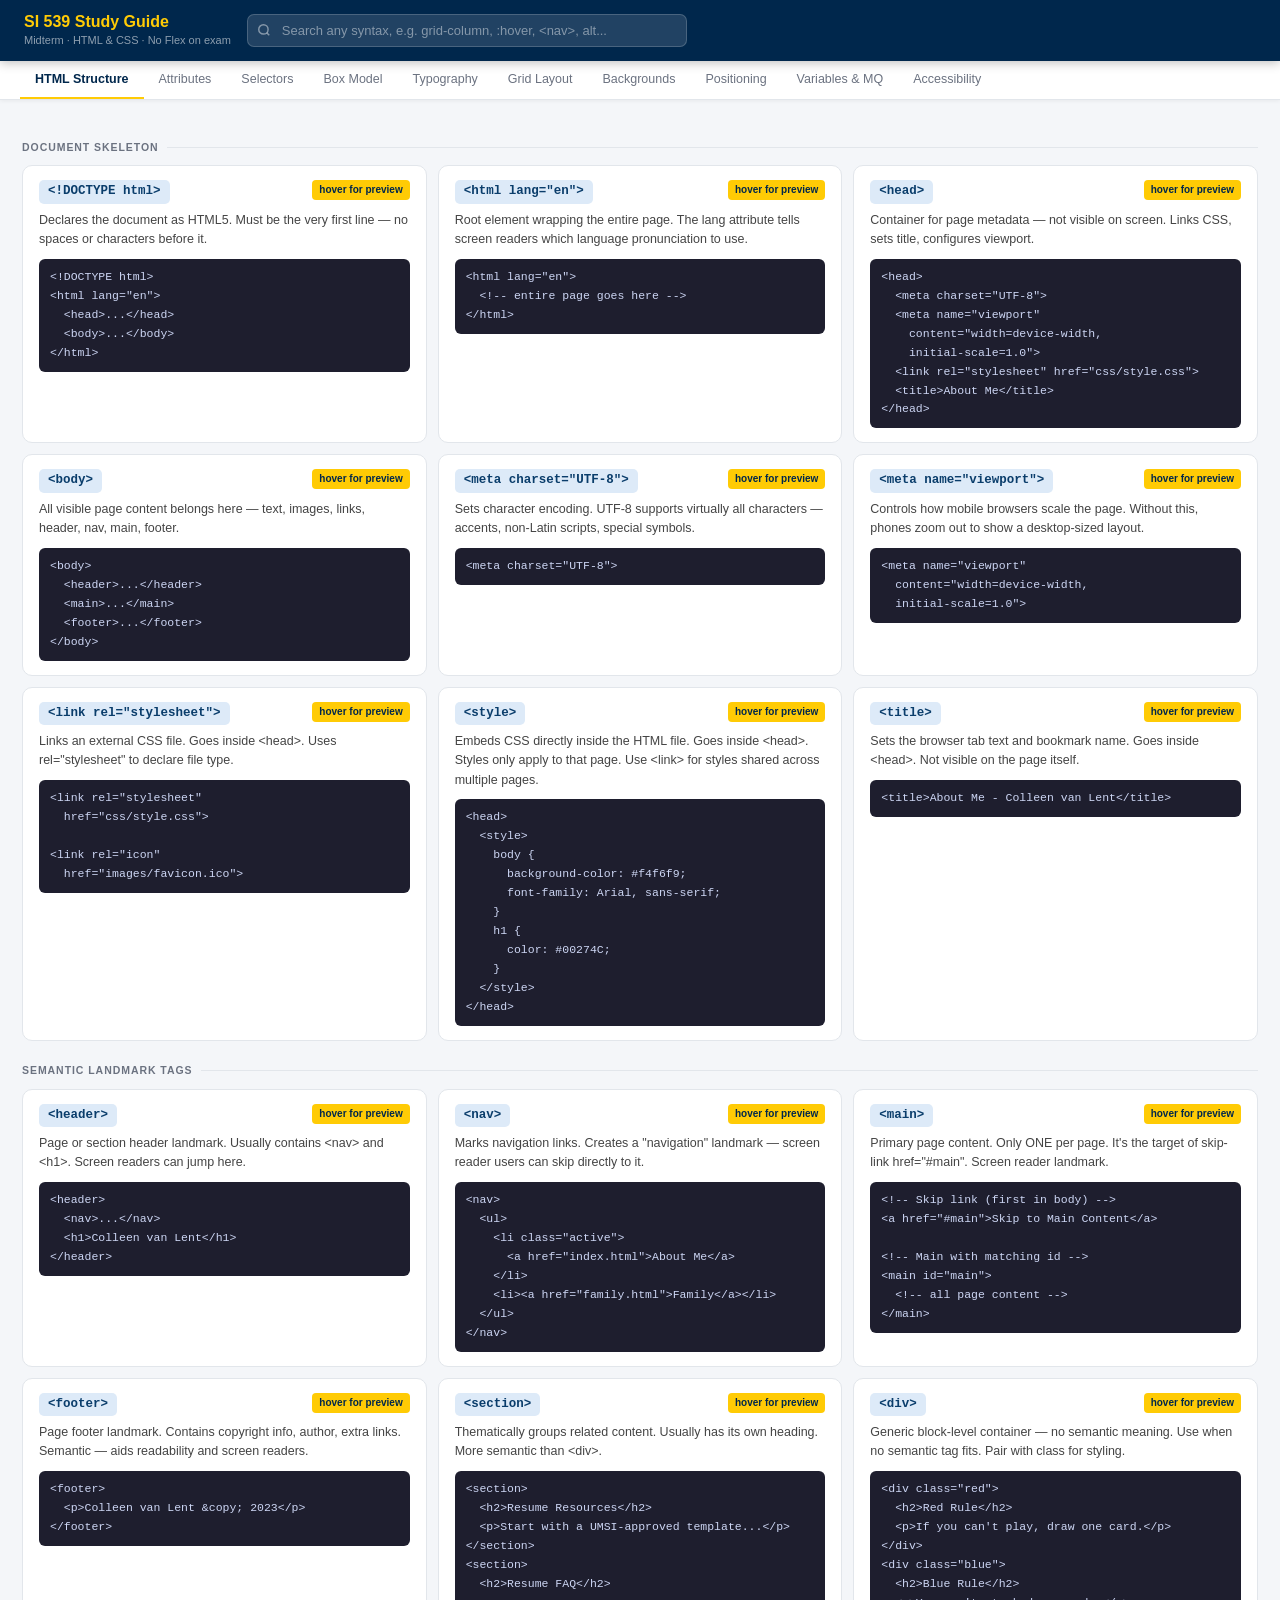
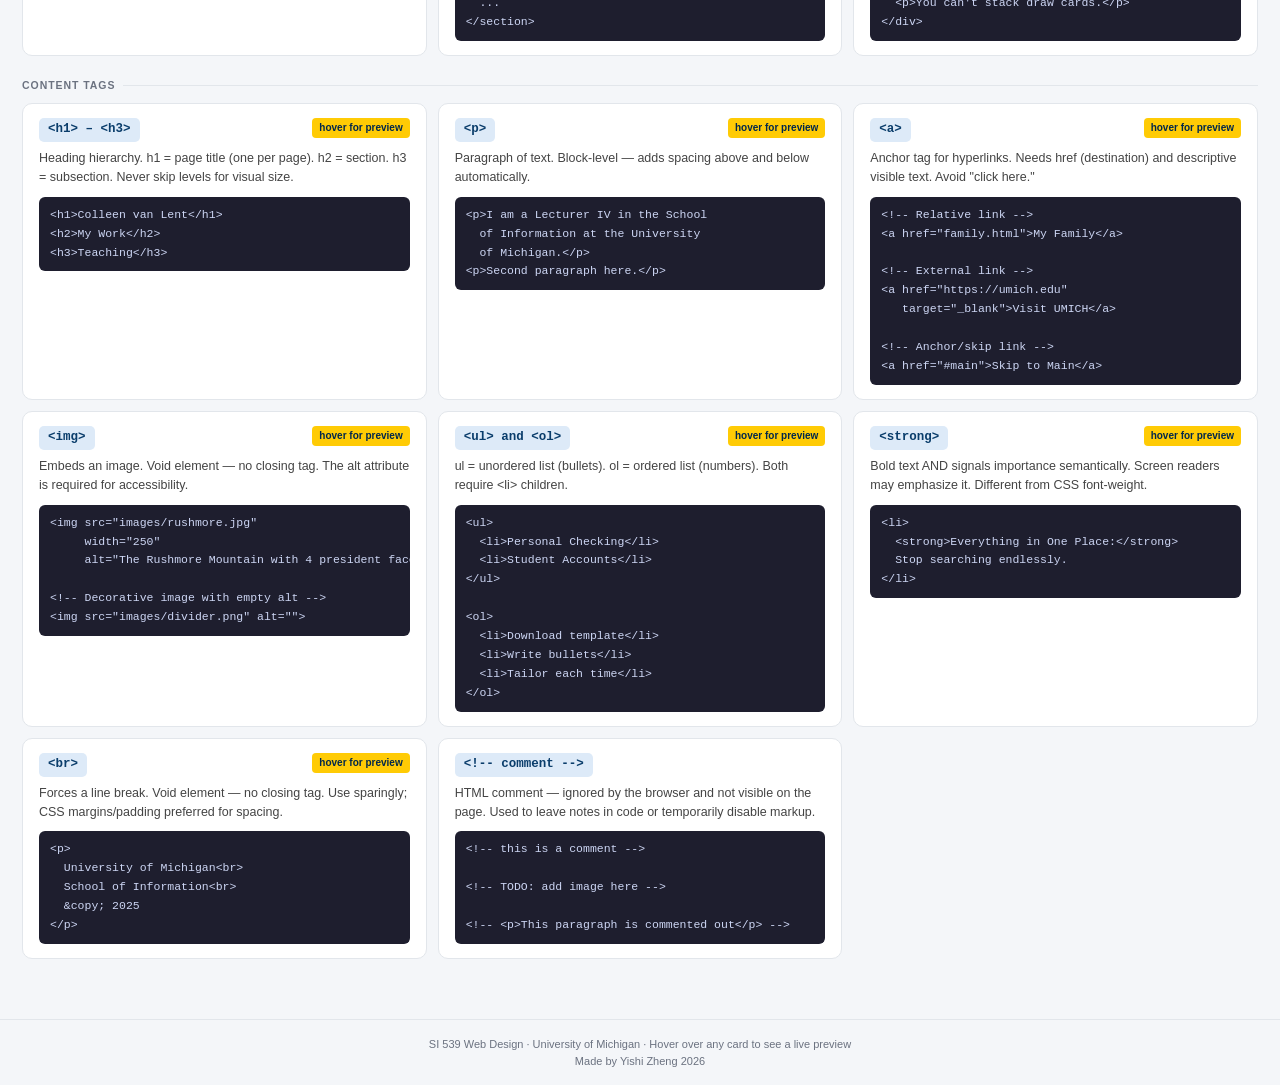
==== commit 7303e77d: "Add files via upload" ====
--- a/index.html
+++ b/index.html
@@ -24,7 +24,7 @@
 <div class="content" id="content"></div>
 
 <div class="page-footer">
-  SI 539 Web Design · University of Michigan · Hover over any card to see a live preview
+  SI 539 Web Design · University of Michigan · Hover over any card to see a live preview<br>Made by Yishi Zheng 2026
 </div>
 
 <div class="preview-popup" id="previewPopup">
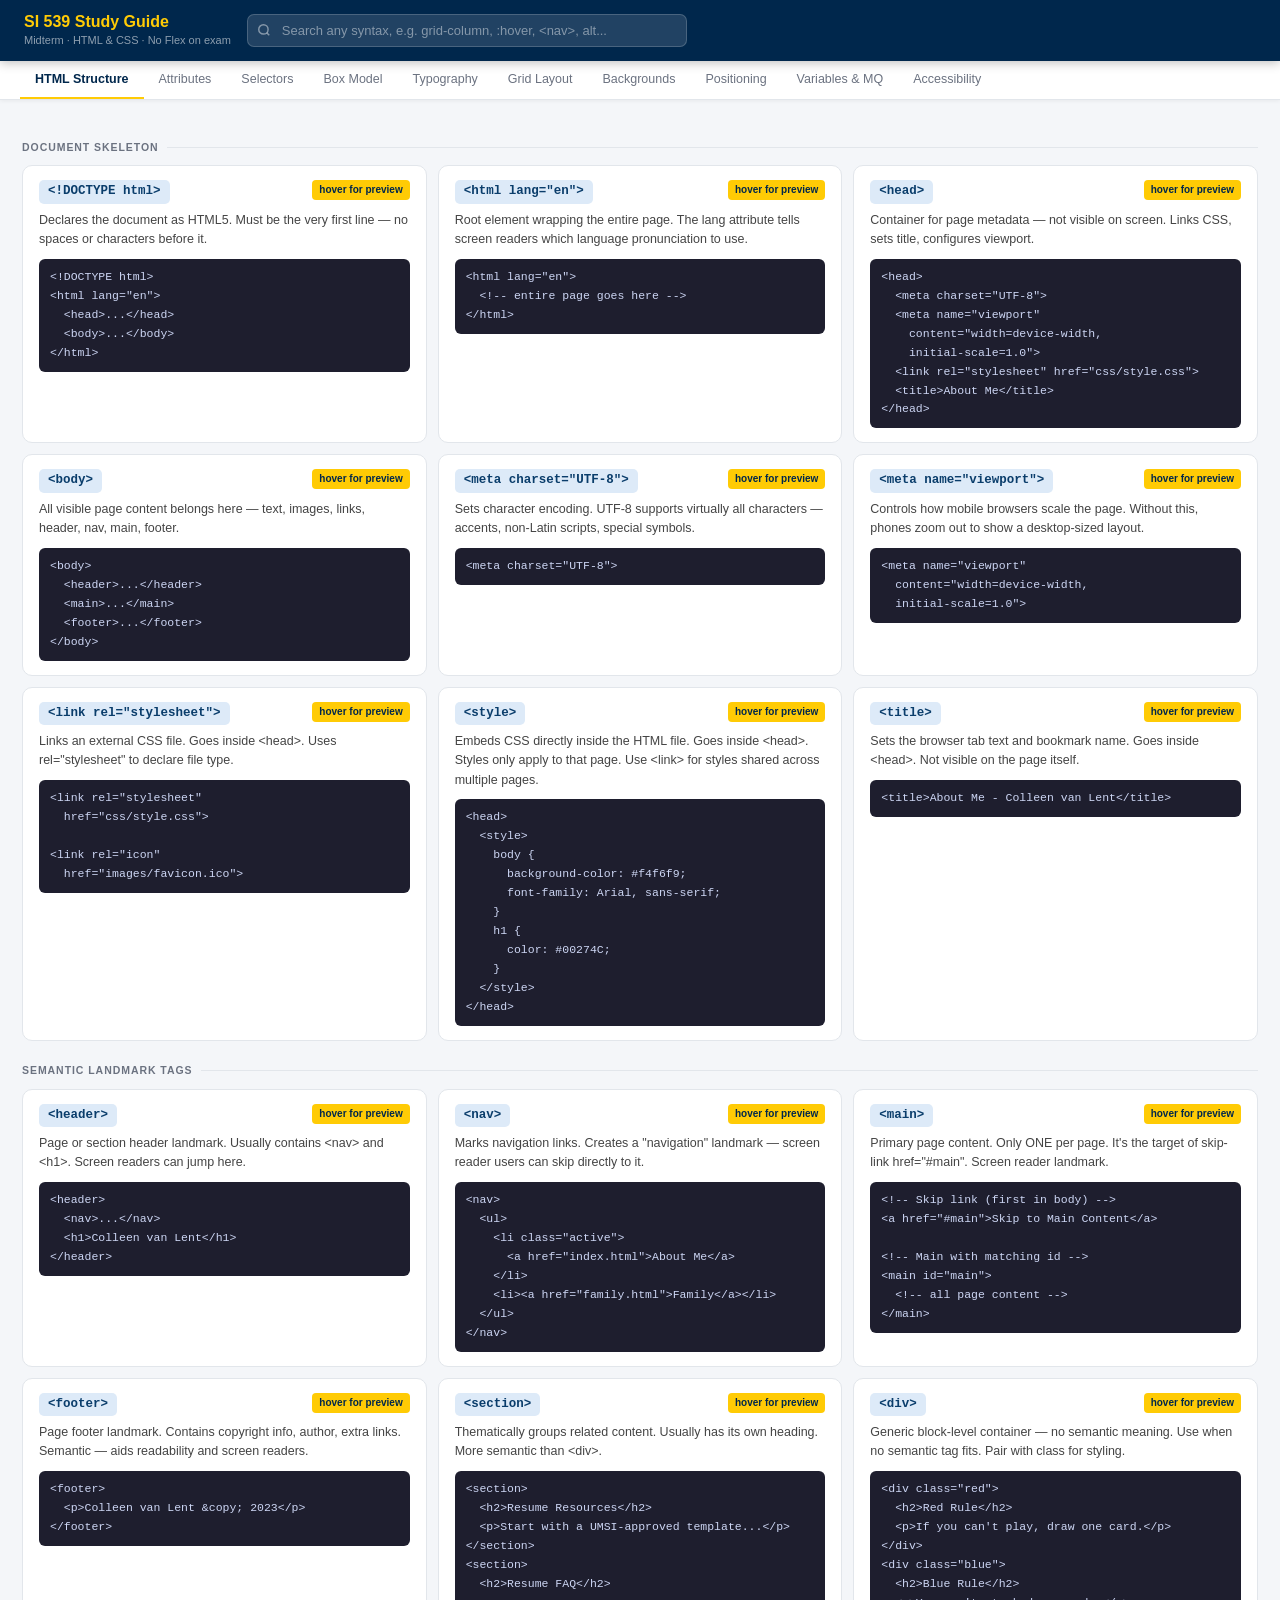
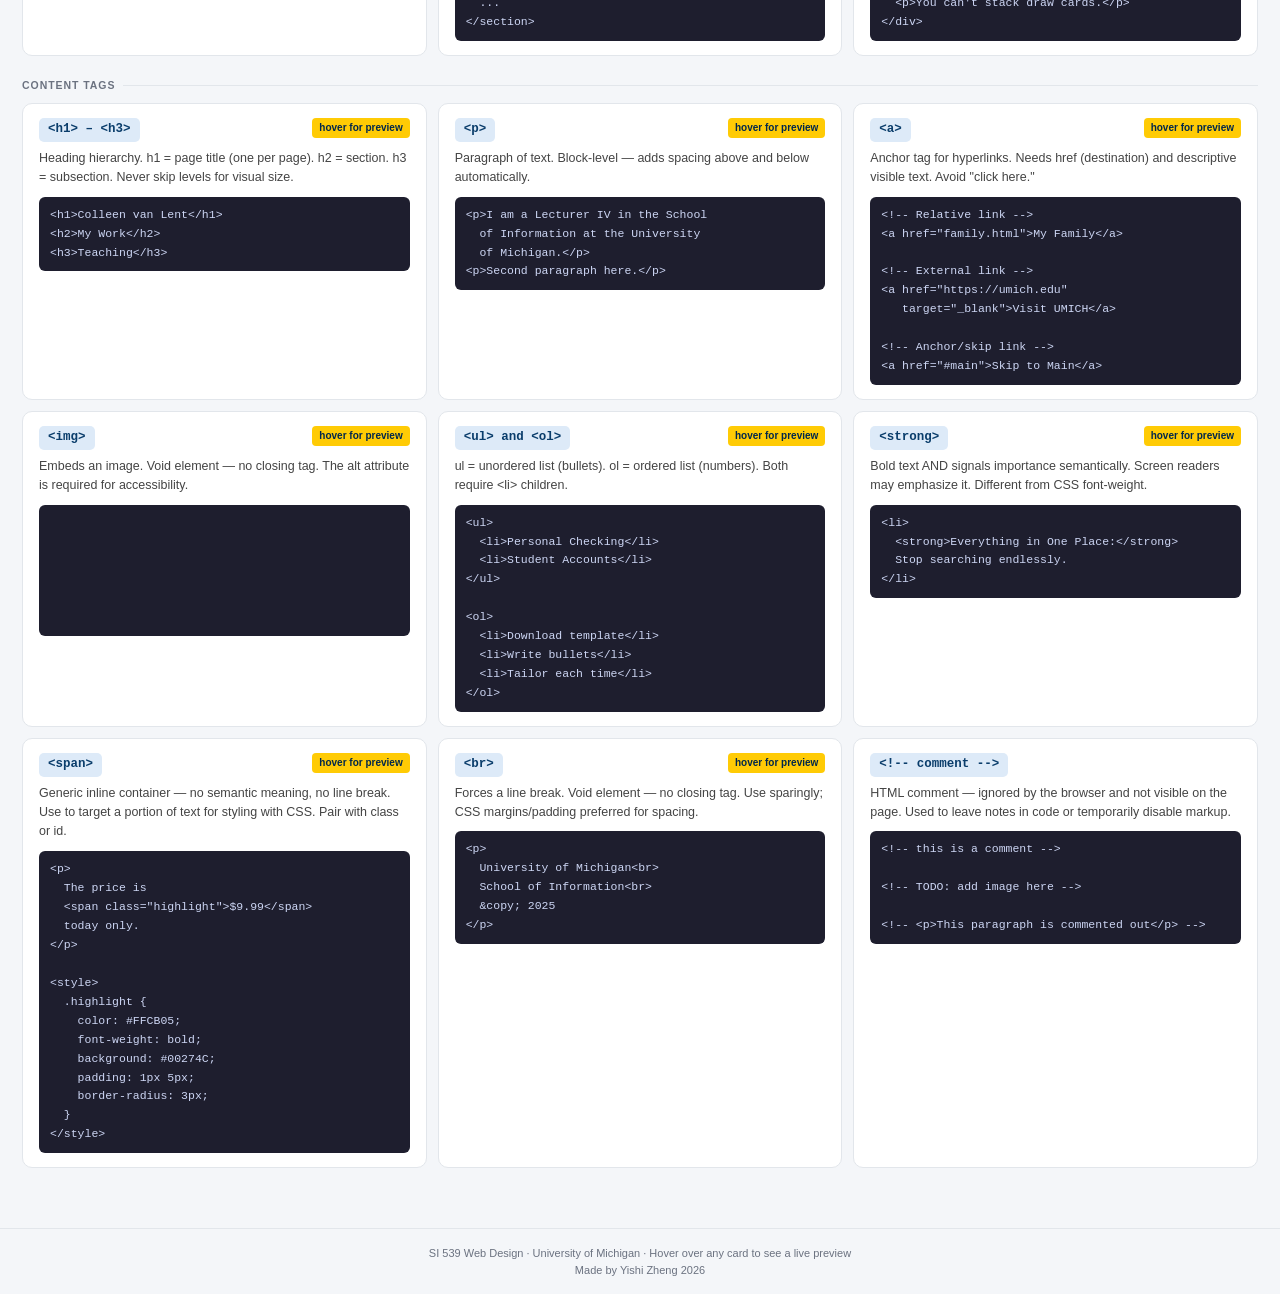
==== commit 2547d5ef: "Add files via upload" ====
--- a/index.html
+++ b/index.html
@@ -172,6 +172,11 @@
         code:'<li>\n  <strong>Everything in One Place:</strong>\n  Stop searching endlessly.\n</li>',
         preview:W('<ul><li><strong>Everything in One Place:</strong> Stop searching endlessly — find resources fast.</li><li><strong>Student-Focused:</strong> Browse by topic or question.</li><li>Regular text (no strong) for comparison.</li></ul>')
       },
+      { label:'<span>',
+        def:'Generic inline container — no semantic meaning, no line break. Use to target a portion of text for styling with CSS. Pair with class or id.',
+        code:'<p>\n  The price is\n  <span class="highlight">$9.99</span>\n  today only.\n</p>\n\n<style>\n  .highlight {\n    color: #FFCB05;\n    font-weight: bold;\n    background: #00274C;\n    padding: 1px 5px;\n    border-radius: 3px;\n  }\n</style>',
+        preview:W('<style>.hl-demo{color:#FFCB05;font-weight:bold;background:#00274C;padding:1px 6px;border-radius:3px}</style><p>The price is <span class="hl-demo">$9.99</span> today only.</p><p style="margin-top:10px">Without span: <br>"The price is $9.99 today only." — no way to target just that part.</p><div class="note" style="margin-top:10px"><strong>&lt;span&gt;</strong> = inline (no line break)<br><strong>&lt;div&gt;</strong> = block (starts new line)</div>')
+      },
       { label:'<br>',
         def:'Forces a line break. Void element — no closing tag. Use sparingly; CSS margins/padding preferred for spacing.',
         code:'<p>\n  University of Michigan<br>\n  School of Information<br>\n  &copy; 2025\n</p>',
@@ -368,6 +373,11 @@
         def:'Controls what happens when content is too large for its box. Values: visible (default, spills out), hidden (clips), scroll (always shows scrollbar), auto (scrollbar only when needed).',
         code:'/* Default — content spills outside box */\n.box { overflow: visible; }\n\n/* Clip — content beyond box is invisible */\n.box { overflow: hidden; }\n\n/* Always show scrollbar */\n.box { overflow: scroll; }\n\n/* Scrollbar only when content overflows */\n.box { overflow: auto; }\n\n/* Control axes independently */\n.box { overflow-x: hidden; overflow-y: auto; }',
         preview:W('<style>.ob{width:120px;height:60px;border:2px solid #00274C;padding:6px;font-size:11px;border-radius:4px;margin-bottom:6px;float:left;margin-right:8px}.ob p{margin:0;white-space:nowrap}</style><div class="ob" style="overflow:visible;background:#fff8e1"><strong>visible</strong><p>Content spills out of this box freely</p></div><div class="ob" style="overflow:hidden;background:#ffebee"><strong>hidden</strong><p>Content is clipped at the box edge</p></div><div style="clear:both;height:4px"></div><div class="ob" style="overflow:scroll;background:#e8f5e9"><strong>scroll</strong><p>Always has a scrollbar even if not needed</p></div><div class="ob" style="overflow:auto;background:#e8edf4"><strong>auto</strong><p>Scrollbar only appears when content overflows</p></div><div style="clear:both"></div>')
+      },
+      { label:'display',
+        def:'Controls how an element is rendered in the layout flow. Common values: block (full width, starts new line), inline (flows with text, no width/height), inline-block (flows with text but accepts width/height), none (removes from layout), grid (enables CSS Grid).',
+        code:'/* Takes full width, starts on new line */\ndiv { display: block; }\n\n/* Flows inline with text, ignores width/height */\nspan { display: inline; }\n\n/* Flows inline but accepts width & height */\nimg { display: inline-block; }\n\n/* Removed from layout entirely */\n.hidden { display: none; }\n\n/* Enables CSS Grid */\n.container { display: grid; }',
+        preview:W('<p><strong>block</strong> — each on its own line:</p><div style="background:#00274C;color:#FFCB05;padding:4px 8px;border-radius:3px;margin-bottom:3px">div 1</div><div style="background:#00274C;color:#FFCB05;padding:4px 8px;border-radius:3px;margin-bottom:8px">div 2</div><p><strong>inline</strong> — flows with text:</p><p style="margin-bottom:8px">Text <span style="background:#FFCB05;color:#00274C;padding:1px 5px;border-radius:2px;display:inline">span 1</span> more text <span style="background:#FFCB05;color:#00274C;padding:1px 5px;border-radius:2px;display:inline">span 2</span> continues.</p><p><strong>inline-block</strong> — inline but accepts width/height:</p><span style="display:inline-block;width:60px;height:40px;background:#e8f0fb;border:1px solid #00274C;text-align:center;line-height:40px;font-size:11px;border-radius:3px;margin-right:4px">60×40</span><span style="display:inline-block;width:80px;height:30px;background:#e8f0fb;border:1px solid #00274C;text-align:center;line-height:30px;font-size:11px;border-radius:3px">80×30</span>')
       },
       { label:'display: block',
         def:'Block element takes full available width. Used on img with margin: auto to center it on the page.',
